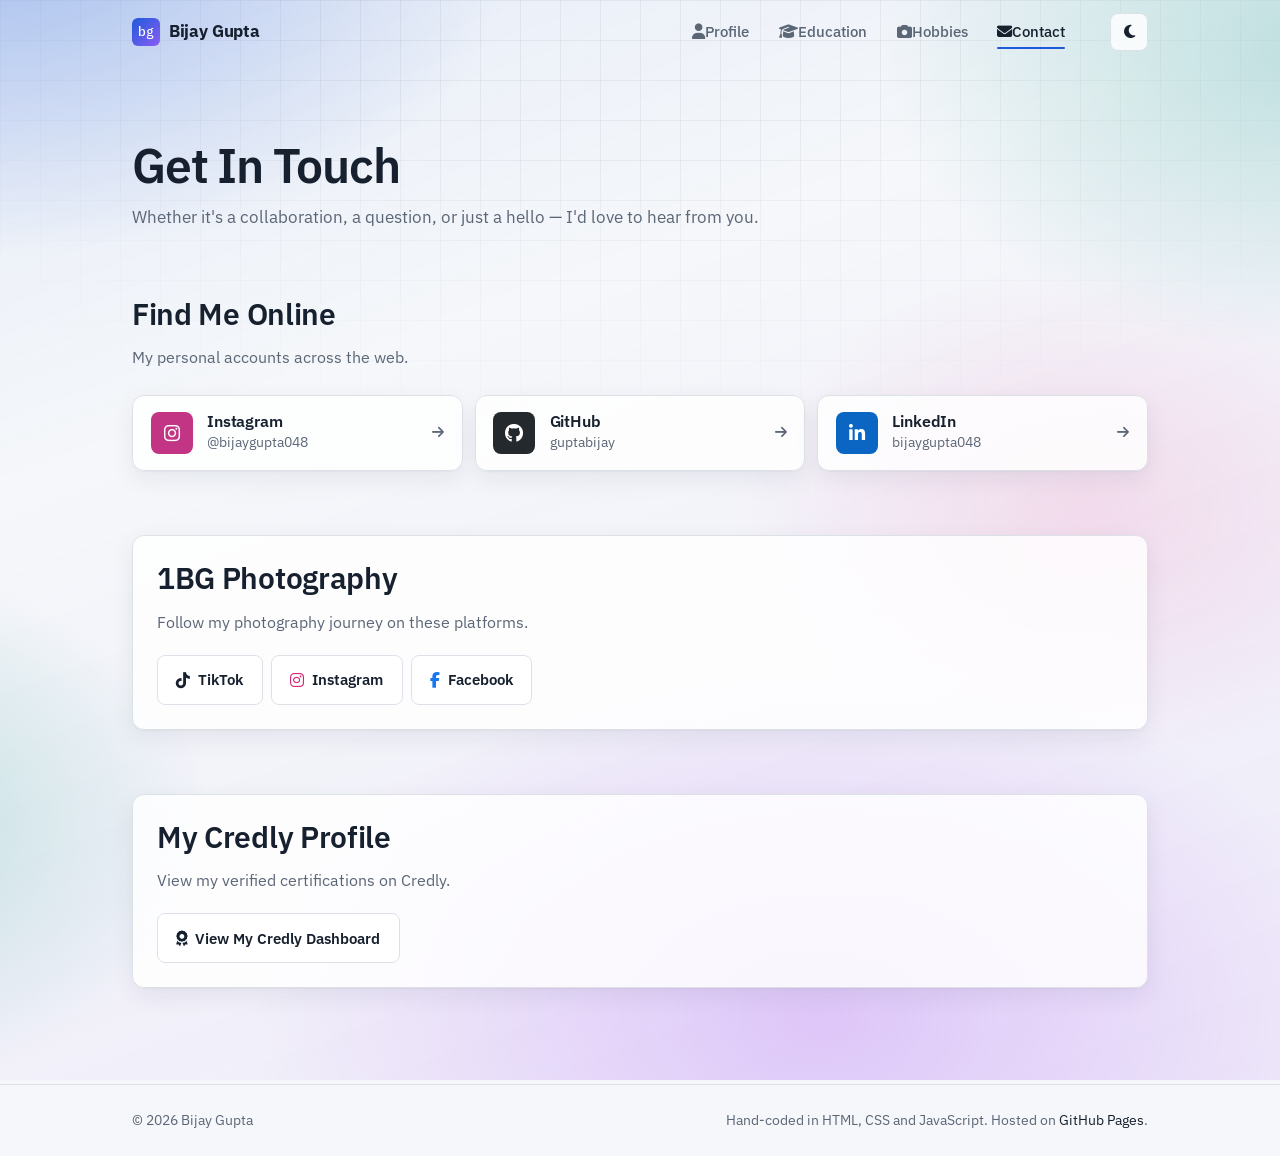
==== contact.html @ f0edb13b "Menu button updated with popup window and new styling for the menu button. Added a new section for h" ====
<!DOCTYPE html>
<html lang="en">
<head>
    <meta charset="UTF-8">
    <meta name="viewport" content="width=device-width, initial-scale=1.0">
    <title>Contact — Bijay Gupta</title>
    <link rel="stylesheet" href="style.css">
    <link rel="stylesheet" href="https://cdnjs.cloudflare.com/ajax/libs/font-awesome/6.4.0/css/all.min.css">
    <meta name="theme-color" content="#f5f7fa">
    <script>document.documentElement.classList.add('js');try{var t=localStorage.getItem('theme');if(t==='dark'||(!t&&matchMedia('(prefers-color-scheme: dark)').matches))document.documentElement.setAttribute('data-theme','dark')}catch(e){}</script>
</head>
<body>

    <header class="site-header">
        <div class="header-inner">
            <a href="index.html" class="logo"><span class="logo-mark">bg</span>Bijay Gupta</a>
            <nav class="nav-links" id="nav-links" aria-label="Main">
                <ul>
                    <li><a href="index.html"><i class="fas fa-user nav-ico"></i><span>Profile</span></a></li>
                    <li><a href="education.html"><i class="fas fa-graduation-cap nav-ico"></i><span>Education</span></a></li>
                    <li><a href="hobbies.html"><i class="fas fa-camera nav-ico"></i><span>Hobbies</span></a></li>
                    <li><a href="contact.html" class="active" aria-current="page"><i class="fas fa-envelope nav-ico"></i><span>Contact</span></a></li>
                </ul>
                <div class="nav-social">
                    <p class="nav-social-label">Find me on</p>
                    <div class="nav-social-row">
                        <a href="https://github.com/guptabijay" target="_blank" rel="noopener" class="nav-soc gh" aria-label="GitHub"><i class="fab fa-github"></i><span>GitHub</span></a>
                        <a href="https://www.linkedin.com/in/bijaygupta048/" target="_blank" rel="noopener" class="nav-soc li" aria-label="LinkedIn"><i class="fab fa-linkedin-in"></i><span>LinkedIn</span></a>
                        <a href="https://instagram.com/bijaygupta048/" target="_blank" rel="noopener" class="nav-soc ig" aria-label="Instagram"><i class="fab fa-instagram"></i><span>Instagram</span></a>
                    </div>
                </div>
            </nav>
            <div class="header-actions">
                <button id="theme-toggle" class="icon-btn" type="button" aria-label="Switch theme"><i class="fas fa-moon"></i></button>
                <button id="menu-btn" class="icon-btn menu-btn" type="button" aria-label="Menu" aria-controls="nav-links" aria-expanded="false"><i class="fas fa-bars"></i></button>
            </div>
        </div>
    </header>

    <main class="inner-page">

        <!-- Page Header -->
        <div class="page-header reveal">
            <h1>Get In Touch</h1>
            <p>Whether it's a collaboration, a question, or just a hello — I'd love to hear from you.</p>
        </div>

        <!-- Social Platforms -->
        <section class="contact-social reveal">
            <h2>Find Me Online</h2>
            <p style="margin-bottom:2.5rem;">My personal accounts across the web.</p>
            <div class="contact-cards-grid">
                <a href="https://instagram.com/bijaygupta048/" target="_blank" rel="noopener" class="contact-platform-card glass-panel">
                    <div class="platform-icon insta-bg">
                        <i class="fab fa-instagram"></i>
                    </div>
                    <div>
                        <h3>Instagram</h3>
                        <p>@bijaygupta048</p>
                    </div>
                    <i class="fas fa-arrow-right platform-arrow"></i>
                </a>
                <a href="https://github.com/guptabijay" target="_blank" rel="noopener" class="contact-platform-card glass-panel">
                    <div class="platform-icon github-bg">
                        <i class="fab fa-github"></i>
                    </div>
                    <div>
                        <h3>GitHub</h3>
                        <p>guptabijay</p>
                    </div>
                    <i class="fas fa-arrow-right platform-arrow"></i>
                </a>
                <a href="https://www.linkedin.com/in/bijaygupta048/" target="_blank" rel="noopener" class="contact-platform-card glass-panel">
                    <div class="platform-icon linkedin-bg">
                        <i class="fab fa-linkedin-in"></i>
                    </div>
                    <div>
                        <h3>LinkedIn</h3>
                        <p>bijaygupta048</p>
                    </div>
                    <i class="fas fa-arrow-right platform-arrow"></i>
                </a>
            </div>
        </section>

        <!-- Photography Brand Socials -->
        <section class="contact-photography reveal">
            <div class="glass-panel">
                <h2>1BG Photography</h2>
                <p style="margin-bottom:2rem;">Follow my photography journey on these platforms.</p>
                <div class="photo-social-row">
                    <a href="https://www.tiktok.com/@1bgphotography" target="_blank" rel="noopener" class="social-btn glass-btn tiktok">
                        <i class="fab fa-tiktok"></i> TikTok
                    </a>
                    <a href="https://www.instagram.com/1bgphotography/" target="_blank" rel="noopener" class="social-btn glass-btn insta">
                        <i class="fab fa-instagram"></i> Instagram
                    </a>
                    <a href="https://www.facebook.com/1bgphotography/" target="_blank" rel="noopener" class="social-btn glass-btn fb">
                        <i class="fab fa-facebook-f"></i> Facebook
                    </a>
                </div>
            </div>
        </section>

        <!-- Credentials -->
        <section class="contact-credentials reveal">
            <div class="glass-panel">
                <h2>My Credly Profile</h2>
                <p style="margin-bottom:2rem;">View my verified certifications on Credly.</p>
                <a href="https://www.credly.com/users/bijay-gupta.a5e52fb8" target="_blank" rel="noopener" class="credly-btn glass-btn">
                    <i class="fas fa-award"></i> View My Credly Dashboard
                </a>
            </div>
        </section>

    </main>

    <footer>
        <div class="footer-inner">
            <p>&copy; 2026 Bijay Gupta</p>
            <p>Hand-coded in HTML, CSS and JavaScript. Hosted on <a href="https://github.com/guptabijay/guptabijay.github.io" target="_blank" rel="noopener">GitHub Pages</a>.</p>
        </div>
    </footer>

    <script src="script.js"></script>
</body>
</html>
---- style.css ----
@import url("https://fonts.googleapis.com/css2?family=IBM+Plex+Mono:wght@400;500&family=IBM+Plex+Sans:wght@400;500;600;700&display=swap");

/* ─────────────────────────────────────────────
   Tokens
───────────────────────────────────────────── */
:root {
    --bg: #f5f7fa;
    --surface: #ffffff;
    --ink: #16202e;
    --muted: #5b6676;
    --line: #dce1e8;
    --accent: #1d5bd8;
    --accent-ink: #ffffff;
    --accent-soft: #e8effc;
    --signal: #138a5b;

    --term-bg: #0f1722;
    --term-line: #223042;
    --term-text: #d5dee9;
    --term-dim: #7d8a9c;
    --term-prompt: #4cc38a;
    --term-path: #7aa7ff;

    --r-sm: 6px;
    --r-md: 8px;
    --r-lg: 12px;
    --wrap: 1080px;
    --gutter: clamp(16px, 4vw, 32px);
    --header-h: 64px;

    --font: "IBM Plex Sans", system-ui, -apple-system, "Segoe UI", Roboto, sans-serif;
    --mono: "IBM Plex Mono", ui-monospace, "Cascadia Code", Consolas, monospace;
    color-scheme: light;
}

[data-theme="dark"] {
    --bg: #0e141b;
    --surface: #151d27;
    --ink: #e7ecf2;
    --muted: #95a1b2;
    --line: #253141;
    --accent: #7aa7ff;
    --accent-ink: #0e141b;
    --accent-soft: #1a2740;
    --signal: #4cc38a;
    --term-bg: #0a0f15;
    --term-line: #1e2a39;
    color-scheme: dark;
}

/* ─────────────────────────────────────────────
   Base
───────────────────────────────────────────── */
*, *::before, *::after { margin: 0; padding: 0; box-sizing: border-box; }
html { scroll-behavior: smooth; -webkit-text-size-adjust: 100%; }
body {
    font-family: var(--font);
    font-size: 1rem;
    line-height: 1.65;
    background: var(--bg);
    color: var(--ink);
    min-height: 100vh;
    overflow-x: hidden;
    transition: background-color .25s ease, color .25s ease;
}
img { max-width: 100%; display: block; }
a { color: inherit; text-decoration: none; }
p { color: var(--muted); max-width: 68ch; }
h1, h2, h3, h4 { color: var(--ink); line-height: 1.2; font-weight: 600; letter-spacing: -0.01em; }
strong { color: var(--ink); font-weight: 600; }
:focus-visible { outline: 2px solid var(--accent); outline-offset: 3px; border-radius: 4px; }
::selection { background: var(--accent); color: var(--accent-ink); }

/* Old decorative layers — no longer used */
.bg-shape, .float-badge { display: none !important; }

/* Headline accent words read as plain text now */
.highlight { color: inherit; font-weight: inherit; }

/* Small context label above a section */
.section-label {
    display: block;
    font-size: .875rem;
    font-weight: 500;
    color: var(--accent);
    margin-bottom: .4rem;
}

/* Scroll reveal is off — content is visible immediately */
.reveal, .reveal-delay-1, .reveal-delay-2, .reveal-delay-3 { opacity: 1; transform: none; }

/* ─────────────────────────────────────────────
   Header / navigation
───────────────────────────────────────────── */
.site-header {
    position: sticky; top: 0; z-index: 1000;
    background: color-mix(in srgb, var(--bg) 88%, transparent);
    backdrop-filter: saturate(140%) blur(10px);
    -webkit-backdrop-filter: saturate(140%) blur(10px);
    border-bottom: 1px solid var(--line);
}
.header-inner {
    max-width: var(--wrap);
    height: var(--header-h);
    margin: 0 auto;
    padding: 0 var(--gutter);
    display: flex; align-items: center; gap: 2rem;
}
.logo {
    font-weight: 700; font-size: 1.05rem; letter-spacing: -0.01em;
    display: inline-flex; align-items: center; gap: .55rem;
    margin-right: auto;
}
.logo-mark {
    width: 28px; height: 28px; border-radius: var(--r-sm);
    background: var(--ink); color: var(--bg);
    display: grid; place-items: center;
    font-family: var(--mono); font-size: .8rem; font-weight: 500;
}
.nav-links ul { display: flex; gap: .25rem; list-style: none; }
.nav-links a {
    display: block;
    padding: .45rem .8rem;
    border-radius: var(--r-sm);
    font-size: .95rem; font-weight: 500;
    color: var(--muted);
    transition: color .15s ease, background-color .15s ease;
}
.nav-links a:hover { color: var(--ink); background: var(--accent-soft); }
.nav-links a.active { color: var(--ink); background: var(--accent-soft); }
.header-actions { display: flex; align-items: center; gap: .5rem; }
.icon-btn {
    width: 38px; height: 38px;
    display: grid; place-items: center;
    border: 1px solid var(--line); border-radius: var(--r-md);
    background: var(--surface); color: var(--ink);
    font-size: .95rem; cursor: pointer;
    transition: border-color .15s ease;
}
.icon-btn:hover { border-color: var(--accent); }
.menu-btn { display: none; }

/* ─────────────────────────────────────────────
   Layout
───────────────────────────────────────────── */
main {
    max-width: var(--wrap);
    margin: 0 auto;
    padding: 0 var(--gutter) 4rem;
}
main > section, main > div.page-header { padding: 4rem 0 0; }
.inner-page { padding-top: 0; }

h2 { font-size: clamp(1.5rem, 3vw, 1.9rem); margin-bottom: .75rem; }
.section-title { font-size: clamp(1.5rem, 3vw, 1.9rem); margin-bottom: 2rem; }

/* Generic surface (was the glass panel) */
.glass-panel, .glass {
    background: var(--surface);
    border: 1px solid var(--line);
    border-radius: var(--r-lg);
    padding: 1.5rem;
}

/* Buttons */
.btn-primary, .btn-ghost, .glass-btn:not(.icon-btn) {
    display: inline-flex; align-items: center; gap: .5rem;
    padding: .7rem 1.15rem;
    border-radius: var(--r-md);
    font-size: .95rem; font-weight: 600;
    border: 1px solid var(--line);
    background: var(--surface); color: var(--ink);
    cursor: pointer;
    transition: background-color .15s ease, border-color .15s ease, color .15s ease;
}
.btn-primary { background: var(--accent); border-color: var(--accent); color: var(--accent-ink); }
.btn-primary:hover { background: color-mix(in srgb, var(--accent) 86%, var(--ink)); }
.btn-ghost:hover, .glass-btn:not(.icon-btn):hover { border-color: var(--accent); color: var(--accent); }

/* ─────────────────────────────────────────────
   Hero
───────────────────────────────────────────── */
.hero-section {
    display: grid;
    grid-template-columns: minmax(0, 1.25fr) minmax(0, .75fr);
    gap: clamp(2rem, 5vw, 4rem);
    align-items: center;
    padding: clamp(3rem, 7vw, 5.5rem) 0 1rem;
}
.hero-greeting {
    display: inline-flex; align-items: center; gap: .5rem;
    font-size: .9rem; font-weight: 500; color: var(--muted);
    margin-bottom: 1rem;
}
.status-dot {
    width: 8px; height: 8px; border-radius: 50%;
    background: var(--signal);
    box-shadow: 0 0 0 3px color-mix(in srgb, var(--signal) 22%, transparent);
}
.hero-name {
    font-size: clamp(2.5rem, 6vw, 3.9rem);
    font-weight: 700;
    letter-spacing: -0.03em;
    line-height: 1.05;
    margin-bottom: 1rem;
}
.hero-bio { font-size: 1.075rem; margin-bottom: 1.75rem; max-width: 52ch; }
.hero-actions { display: flex; flex-wrap: wrap; gap: .75rem; margin-bottom: 1.5rem; }
.hero-socials { display: flex; gap: .5rem; }
.social-pill {
    width: 40px; height: 40px;
    display: grid; place-items: center;
    border: 1px solid var(--line); border-radius: var(--r-md);
    background: var(--surface);
    color: var(--muted); font-size: 1.05rem;
    transition: color .15s ease, border-color .15s ease;
}
.social-pill:hover { color: var(--accent); border-color: var(--accent); }

.hero-right { position: relative; }
.profile-ring {
    position: relative;
    aspect-ratio: 4 / 5;
    border-radius: var(--r-lg);
    overflow: hidden;
    border: 1px solid var(--line);
    background: var(--surface);
}
.profile-img { width: 100%; height: 100%; object-fit: cover; }
.profile-caption {
    margin-top: .6rem;
    font-size: .85rem; color: var(--muted);
    display: flex; justify-content: space-between; gap: 1rem;
}

/* Terminal — the one stylised element on the site */
.terminal {
    grid-column: 1 / -1;
    background: var(--term-bg);
    border: 1px solid var(--term-line);
    border-radius: var(--r-lg);
    overflow: hidden;
    font-family: var(--mono);
    font-size: .9rem;
    color: var(--term-text);
}
.terminal-bar {
    display: flex; align-items: center; gap: .45rem;
    padding: .6rem .9rem;
    border-bottom: 1px solid var(--term-line);
    color: var(--term-dim); font-size: .8rem;
}
.terminal-bar span.dot { width: 10px; height: 10px; border-radius: 50%; background: #2b3a4d; }
.terminal-bar .title { margin-left: .5rem; }
.terminal-body { padding: 1rem 1.1rem 1.2rem; line-height: 1.75; overflow-x: auto; }
.terminal-body .ln { white-space: pre; }
.terminal-body .prompt { color: var(--term-prompt); }
.terminal-body .path { color: var(--term-path); }
.terminal-body .key { color: var(--term-dim); display: inline-block; min-width: 8ch; }
.terminal-body .out { color: var(--term-text); }
.cursor {
    display: inline-block; width: .6em; height: 1.1em;
    background: var(--term-text); vertical-align: -0.2em;
    animation: blink 1s steps(1) infinite;
}
@keyframes blink { 50% { opacity: 0; } }
.term-line { opacity: 0; }
.term-line.shown { opacity: 1; }

/* ─────────────────────────────────────────────
   What I do — three columns, no boxes
───────────────────────────────────────────── */
.what-i-do { text-align: left; }
.cards-row {
    display: grid;
    grid-template-columns: repeat(3, minmax(0, 1fr));
    border-top: 1px solid var(--line);
}
.focus-card.glass-panel {
    background: none; border: 0; border-radius: 0;
    padding: 1.5rem 1.5rem 0 0;
    display: flex; flex-direction: column; gap: .6rem;
}
.focus-card + .focus-card { padding-left: 1.5rem; border-left: 1px solid var(--line); }
.focus-icon {
    width: 40px; height: 40px;
    display: grid; place-items: center;
    border-radius: var(--r-md);
    background: var(--accent-soft); color: var(--accent);
    font-size: 1.05rem;
}
.focus-card h3 { font-size: 1.1rem; }
.focus-card p { font-size: .97rem; }

/* ─────────────────────────────────────────────
   About
───────────────────────────────────────────── */
.about-section {
    display: grid;
    grid-template-columns: minmax(0, 1.4fr) minmax(0, 1fr);
    gap: clamp(2rem, 5vw, 4rem);
    align-items: start;
}
.about-left.glass-panel { background: none; border: 0; padding: 0; }
.about-left p { margin-top: 0 !important; margin-bottom: 1rem; }
.about-right { display: flex; flex-direction: column; border-top: 1px solid var(--line); }
.value-card.glass-panel {
    background: none; border: 0; border-radius: 0;
    border-bottom: 1px solid var(--line);
    padding: 1.1rem 0;
    display: grid; grid-template-columns: 36px 1fr; column-gap: .9rem;
}
.value-card > i {
    grid-row: span 2;
    font-size: 1.05rem !important; margin: .2rem 0 0 !important;
    color: var(--accent) !important;
}
.value-card h4 { font-size: 1rem; margin-bottom: .15rem; }
.value-card p { font-size: .95rem; }

/* ─────────────────────────────────────────────
   Toolkit chips
───────────────────────────────────────────── */
.stack-section > .glass-panel { background: none; border: 0; padding: 0; }
.stack-section p { margin-bottom: 1.25rem !important; }
.stack-grid { display: flex; flex-wrap: wrap; gap: .5rem; }
.stack-item {
    display: inline-flex; align-items: center; gap: .5rem;
    padding: .45rem .8rem;
    border: 1px solid var(--line); border-radius: var(--r-sm);
    background: var(--surface);
    font-size: .92rem; font-weight: 500;
}
.stack-item i { color: var(--muted); font-size: .95rem; }

/* ─────────────────────────────────────────────
   Currently exploring
───────────────────────────────────────────── */
.learning-inner.glass-panel {
    background: none; border: 0; padding: 0;
    display: grid; grid-template-columns: minmax(0, 1fr) minmax(0, 1.3fr);
    gap: clamp(1.5rem, 4vw, 3rem); align-items: start;
}
.learning-items {
    display: grid; grid-template-columns: repeat(2, minmax(0, 1fr)); gap: .75rem;
}
.learning-pill.glass {
    display: flex; align-items: center; gap: .75rem;
    padding: .85rem 1rem; border-radius: var(--r-md);
    font-size: .95rem; font-weight: 500;
}
.learning-pill i { color: var(--accent) !important; width: 18px; text-align: center; }

/* ─────────────────────────────────────────────
   Call to action
───────────────────────────────────────────── */
.cta-inner.glass-panel {
    background: var(--accent-soft);
    border-color: transparent;
    padding: clamp(1.5rem, 4vw, 2.5rem);
    display: grid; grid-template-columns: minmax(0, 1fr) auto;
    align-items: center; column-gap: 2rem; row-gap: .3rem;
}
.cta-inner h2 { grid-column: 1; }
.cta-inner p { grid-column: 1; }
.cta-actions { grid-column: 2; grid-row: 1 / span 2; }
.cta-inner h2 { margin-bottom: .3rem; }
.cta-inner p { margin: 0; }
.cta-actions { display: flex; flex-wrap: wrap; gap: .75rem; }

/* ─────────────────────────────────────────────
   Inner page header
───────────────────────────────────────────── */
.page-header { text-align: left; padding-top: clamp(3rem, 6vw, 4.5rem) !important; }
.page-header h1 { font-size: clamp(2.1rem, 5vw, 3rem); letter-spacing: -0.025em; margin-bottom: .6rem; }
.page-header p { font-size: 1.05rem; }

/* ─────────────────────────────────────────────
   Education timeline (a real sequence)
───────────────────────────────────────────── */
.edu-timeline-section { position: relative; display: flex; flex-direction: column; gap: 2rem; }
.timeline-card.glass-panel {
    position: relative;
    background: none; border: 0; padding: 0 0 0 64px;
}
.timeline-card::before {
    content: ''; position: absolute; left: 19px; top: 44px; bottom: -2rem;
    width: 2px; background: var(--line);
}
.timeline-card:last-child::before { display: none; }
.timeline-icon {
    position: absolute; left: 0; top: 0;
    width: 40px; height: 40px; border-radius: var(--r-md);
    display: grid; place-items: center;
    background: var(--surface); border: 1px solid var(--line);
    color: var(--accent); font-size: 1rem;
}
.timeline-year { font-size: .875rem; color: var(--muted); font-weight: 500; display: block; margin-bottom: .2rem; }
.timeline-body h3 { font-size: 1.25rem; margin-bottom: .15rem; }
.timeline-course { color: var(--accent) !important; font-weight: 500; margin-bottom: .6rem; }
.timeline-tags { display: flex; flex-wrap: wrap; gap: .4rem; margin-top: .9rem; }
.tag {
    padding: .2rem .6rem; border-radius: var(--r-sm);
    border: 1px solid var(--line); background: var(--surface);
    font-size: .82rem; font-weight: 500; color: var(--muted);
}

/* Certifications */
.cert-cards-row { display: grid; grid-template-columns: repeat(2, minmax(0, 1fr)); gap: .75rem; }
.cert-badge.glass-panel {
    display: flex; align-items: center; gap: 1rem;
    padding: 1rem 1.1rem;
    transition: border-color .15s ease;
}
.cert-badge:hover { border-color: var(--accent); }
.cert-badge-icon {
    width: 44px; height: 44px; flex-shrink: 0;
    border-radius: var(--r-md);
    display: grid; place-items: center;
    background: var(--accent-soft); color: var(--accent); font-size: 1.1rem;
}
.cert-badge-info { flex: 1; min-width: 0; }
.cert-badge-info h3 { font-size: 1rem; margin-bottom: .1rem; }
.cert-badge-info p { font-size: .88rem; }
.cert-ext { color: var(--muted); font-size: .85rem; }

/* Skills */
.skills-page-section > .glass-panel { background: none; border: 0; padding: 0; }
.skills-grid {
    display: grid; grid-template-columns: repeat(2, minmax(0, 1fr));
    gap: 1.25rem 3rem; margin-top: 1.5rem;
}
.skill-row { display: flex; flex-direction: column; gap: .45rem; }
.skill-label { display: flex; align-items: center; gap: .55rem; font-weight: 500; font-size: .95rem; }
.skill-label i { color: var(--muted); width: 18px; text-align: center; }
.skill-bar-wrap { height: 6px; border-radius: 3px; background: var(--line); overflow: hidden; }
.skill-bar { height: 100%; width: 0; background: var(--accent); border-radius: 3px; transition: width .9s cubic-bezier(.2,.7,.2,1); }
.skill-bar.animated { width: var(--width); }

/* ─────────────────────────────────────────────
   Hobbies
───────────────────────────────────────────── */
.brand-card.glass-panel { padding: clamp(1.25rem, 3vw, 2rem); }
.brand-left { display: flex; align-items: flex-start; gap: 1.25rem; }
.brand-logo-circle {
    width: 52px; height: 52px; flex-shrink: 0; border-radius: var(--r-md);
    display: grid; place-items: center;
    background: var(--ink); color: var(--bg); font-size: 1.3rem;
}
.brand-left h2 { margin-bottom: .3rem; }
.brand-tagline { margin-bottom: 1.25rem; }
.brand-socials, .photo-social-row { display: flex; flex-wrap: wrap; gap: .5rem; }

.gallery-section > p { margin-bottom: 1.5rem !important; }
.photo-slider {
    display: grid;
    grid-template-columns: repeat(4, minmax(0, 1fr));
    gap: .75rem;
}
.photo-card.glass {
    padding: 0; border: 0; border-radius: var(--r-md);
    overflow: hidden; aspect-ratio: 4 / 5;
    background: var(--line);
}
.photo-card img {
    width: 100%; height: 100%; object-fit: cover; cursor: zoom-in;
    transition: transform .4s ease, opacity .2s ease;
}
.photo-card:hover img { transform: scale(1.03); }

.hobby-cards { display: grid; grid-template-columns: repeat(3, minmax(0, 1fr)); gap: .75rem; }
.hobby-card.glass-panel { display: flex; flex-direction: column; gap: .5rem; }
.hobby-card > i { font-size: 1.15rem !important; color: var(--accent) !important; margin-bottom: .3rem; }
.hobby-card h3 { font-size: 1.05rem; }
.hobby-card p { font-size: .95rem; }

/* ─────────────────────────────────────────────
   Contact
───────────────────────────────────────────── */
.contact-cards-grid { display: grid; grid-template-columns: repeat(3, minmax(0, 1fr)); gap: .75rem; }
.contact-platform-card.glass-panel {
    display: flex; align-items: center; gap: .9rem;
    padding: 1rem 1.1rem;
    transition: border-color .15s ease;
}
.contact-platform-card:hover { border-color: var(--accent); }
.contact-platform-card h3 { font-size: 1rem; }
.contact-platform-card p { font-size: .88rem; }
.platform-icon {
    width: 42px; height: 42px; flex-shrink: 0; border-radius: var(--r-md);
    display: grid; place-items: center; color: #fff; font-size: 1.15rem;
}
.insta-bg { background: #c13584; }
.github-bg { background: #24292e; }
.linkedin-bg { background: #0a66c2; }
[data-theme="dark"] .github-bg { background: #3a4452; }
.platform-arrow { margin-left: auto; color: var(--muted); font-size: .85rem; }
.contact-social > p { margin-bottom: 1.5rem !important; }
.contact-photography p, .contact-credentials p { margin-bottom: 1.25rem !important; }

/* ─────────────────────────────────────────────
   Lightbox
───────────────────────────────────────────── */
.lightbox {
    position: fixed; inset: 0; z-index: 2000;
    background: rgba(8, 12, 18, .92);
    display: flex; align-items: center; justify-content: center;
    opacity: 0; pointer-events: none;
    transition: opacity .2s ease;
    padding: 1rem;
}
.lightbox.active { opacity: 1; pointer-events: auto; }
.lightbox img { max-width: min(92vw, 1100px); max-height: 82vh; border-radius: var(--r-md); object-fit: contain; }
.lightbox-close {
    position: absolute; top: 12px; right: 16px;
    color: #fff; font-size: 2.2rem; line-height: 1; cursor: pointer;
    padding: .25rem .5rem; user-select: none;
}
.lightbox-nav {
    position: absolute; top: 50%; transform: translateY(-50%);
    width: 44px; height: 44px; border-radius: var(--r-md);
    border: 1px solid rgba(255,255,255,.2); background: rgba(255,255,255,.08);
    color: #fff; cursor: pointer; display: grid; place-items: center;
}
.lightbox-nav:hover { background: rgba(255,255,255,.18); }
.lightbox-prev { left: 12px; }
.lightbox-next { right: 12px; }

/* ─────────────────────────────────────────────
   Footer
───────────────────────────────────────────── */
footer { border-top: 1px solid var(--line); margin-top: 2rem; }
.footer-inner {
    max-width: var(--wrap); margin: 0 auto;
    padding: 1.5rem var(--gutter);
    display: flex; flex-wrap: wrap; justify-content: space-between; gap: .75rem;
    font-size: .875rem; color: var(--muted);
}
.footer-inner p { font-size: inherit; }
.footer-inner a { color: var(--ink); }
.footer-inner a:hover { color: var(--accent); }

/* ─────────────────────────────────────────────
   Responsive
───────────────────────────────────────────── */
@media (max-width: 900px) {
    .hero-section { grid-template-columns: minmax(0, 1fr) 220px; }
    .about-section, .learning-inner.glass-panel { grid-template-columns: 1fr; }
    .cards-row { grid-template-columns: 1fr; }
    .focus-card.glass-panel, .focus-card + .focus-card {
        padding: 1.25rem 0; border-left: 0; border-bottom: 1px solid var(--line);
    }
    .photo-slider { grid-template-columns: repeat(3, minmax(0, 1fr)); }
    .hobby-cards, .contact-cards-grid { grid-template-columns: 1fr 1fr; }
}

@media (max-width: 720px) {
    .menu-btn { display: grid; }
    .nav-links {
        position: absolute; top: var(--header-h); left: 0; right: 0;
        background: var(--bg);
        border-bottom: 1px solid var(--line);
        padding: .5rem var(--gutter) 1rem;
        display: none;
    }
    .site-header.open .nav-links { display: block; }
    .nav-links ul { flex-direction: column; gap: .15rem; }
    .nav-links a { padding: .75rem .8rem; font-size: 1rem; }

    main > section, main > div.page-header { padding-top: 3rem; }
    .hero-section { grid-template-columns: 1fr; padding-top: 2rem; }
    .hero-right { order: -1; display: flex; align-items: center; gap: 1rem; }
    .profile-ring { width: 88px; aspect-ratio: 1; border-radius: var(--r-lg); flex-shrink: 0; }
    .profile-caption { margin: 0; flex-direction: column; gap: 0; }
    .terminal { font-size: .8rem; }
    .learning-items, .cert-cards-row, .skills-grid, .hobby-cards, .contact-cards-grid { grid-template-columns: 1fr; }
    .photo-slider { grid-template-columns: repeat(2, minmax(0, 1fr)); gap: .5rem; }
    .cta-inner.glass-panel { grid-template-columns: 1fr; }
    .cta-actions { grid-column: 1; grid-row: auto; margin-top: 1rem; }
    .terminal-body .ln { white-space: pre-wrap; }
    .terminal-body .key { display: block; min-width: 0; }
    .brand-left { flex-direction: column; }
}

@media (max-width: 380px) {
    .hero-actions a { flex: 1 1 100%; justify-content: center; }
}

@media (prefers-reduced-motion: reduce) {
    *, *::before, *::after { animation: none !important; transition: none !important; }
    .term-line { opacity: 1; }
}

/* ═════════════════════════════════════════════
   Layer 2 — gradient background, motion, hover
═════════════════════════════════════════════ */
:root {
    --surface: rgba(255, 255, 255, 0.82);
    --surface-solid: #ffffff;
    --shadow: 0 1px 2px rgba(16, 32, 56, .04), 0 8px 24px rgba(16, 32, 56, .07);
    --shadow-lift: 0 2px 4px rgba(16, 32, 56, .05), 0 18px 40px rgba(29, 91, 216, .14);
    --glow-1: rgba(29, 91, 216, .30);
    --glow-2: rgba(13, 148, 136, .24);
    --glow-3: rgba(168, 85, 247, .26);
    --glow-4: rgba(236, 72, 153, .14);
    --grid-line: rgba(22, 32, 46, .05);
    --ease: cubic-bezier(.2, .8, .2, 1);
}
[data-theme="dark"] {
    --surface: rgba(21, 29, 39, 0.78);
    --surface-solid: #151d27;
    --shadow: 0 1px 2px rgba(0,0,0,.3), 0 8px 24px rgba(0,0,0,.25);
    --shadow-lift: 0 2px 4px rgba(0,0,0,.3), 0 18px 44px rgba(122, 167, 255, .16);
    --glow-1: rgba(59, 130, 246, .34);
    --glow-2: rgba(20, 184, 166, .22);
    --glow-3: rgba(139, 92, 246, .30);
    --glow-4: rgba(236, 72, 153, .14);
    --grid-line: rgba(231, 236, 242, .04);
}

/* Gradient mesh + faint network grid behind everything */
body { background: var(--bg); isolation: isolate; }
body::before, body::after {
    content: ''; position: fixed; inset: 0; z-index: -1; pointer-events: none;
}
body::before {
    inset: -20%;
    background:
        radial-gradient(40% 35% at 15% 10%, var(--glow-1), transparent 70%),
        radial-gradient(35% 35% at 88% 18%, var(--glow-2), transparent 70%),
        radial-gradient(45% 40% at 60% 95%, var(--glow-3), transparent 70%),
        radial-gradient(30% 30% at 5% 80%, var(--glow-2), transparent 70%),
        radial-gradient(28% 28% at 75% 55%, var(--glow-4), transparent 70%),
        linear-gradient(160deg, color-mix(in srgb, var(--glow-1) 35%, transparent), transparent 40%, color-mix(in srgb, var(--glow-3) 30%, transparent));
    animation: meshDrift 26s ease-in-out infinite alternate;
}
body::after {
    background-image:
        linear-gradient(var(--grid-line) 1px, transparent 1px),
        linear-gradient(90deg, var(--grid-line) 1px, transparent 1px);
    background-size: 40px 40px;
    -webkit-mask-image: radial-gradient(ellipse 80% 60% at 50% 0%, #000 30%, transparent 85%);
            mask-image: radial-gradient(ellipse 80% 60% at 50% 0%, #000 30%, transparent 85%);
}
@keyframes meshDrift {
    0%   { transform: translate3d(0, 0, 0) rotate(0deg); }
    50%  { transform: translate3d(3%, -2%, 0) rotate(4deg); }
    100% { transform: translate3d(-3%, 3%, 0) rotate(-3deg); }
}

/* Header: transparent at top, solid once you scroll */
.site-header {
    background: transparent; border-bottom-color: transparent;
    backdrop-filter: none; -webkit-backdrop-filter: none;
    transition: background-color .3s ease, border-color .3s ease, box-shadow .3s ease;
}
.site-header.scrolled, .site-header.open {
    background: color-mix(in srgb, var(--bg) 80%, transparent);
    backdrop-filter: saturate(160%) blur(14px); -webkit-backdrop-filter: saturate(160%) blur(14px);
    border-bottom-color: var(--line);
    box-shadow: 0 6px 24px rgba(16, 32, 56, .06);
}
.logo-mark {
    background: linear-gradient(135deg, var(--accent), #8b5cf6);
    color: #fff;
    transition: transform .4s var(--ease);
}
.logo:hover .logo-mark { transform: rotate(-8deg) scale(1.08); }

/* Nav: sliding underline */
.nav-links a { position: relative; }
.nav-links a::after {
    content: ''; position: absolute; left: .8rem; right: .8rem; bottom: .2rem;
    height: 2px; border-radius: 2px; background: var(--accent);
    transform: scaleX(0); transform-origin: left;
    transition: transform .3s var(--ease);
}
.nav-links a:hover, .nav-links a.active { background: transparent; }
.nav-links a:hover::after, .nav-links a.active::after { transform: scaleX(1); }
.icon-btn { transition: border-color .2s ease, transform .2s var(--ease), background-color .2s ease; }
.icon-btn:hover { transform: translateY(-2px); }
#theme-toggle i { transition: transform .5s var(--ease); }
#theme-toggle:hover i { transform: rotate(25deg); }

/* Surfaces float slightly over the gradient */
.glass-panel, .glass { box-shadow: var(--shadow); }
.focus-card.glass-panel, .value-card.glass-panel, .about-left.glass-panel,
.stack-section > .glass-panel, .learning-inner.glass-panel, .timeline-card.glass-panel,
.skills-page-section > .glass-panel { box-shadow: none; }

/* Buttons */
.btn-primary, .btn-ghost, .glass-btn:not(.icon-btn), .social-btn {
    transition: transform .25s var(--ease), box-shadow .25s ease, background-color .2s ease, border-color .2s ease, color .2s ease;
}
.btn-primary {
    background: linear-gradient(135deg, var(--accent), color-mix(in srgb, var(--accent) 60%, #8b5cf6));
    border-color: transparent;
    box-shadow: 0 6px 18px color-mix(in srgb, var(--accent) 35%, transparent);
}
.btn-primary:hover { transform: translateY(-2px); box-shadow: 0 10px 26px color-mix(in srgb, var(--accent) 45%, transparent); background: linear-gradient(135deg, var(--accent), #8b5cf6); }
.btn-primary:active, .btn-ghost:active { transform: translateY(0); }
.btn-ghost:hover, .glass-btn:not(.icon-btn):hover { transform: translateY(-2px); box-shadow: var(--shadow); }

/* Social squares fill with the platform colour */
.social-pill { transition: transform .25s var(--ease), background-color .2s ease, color .2s ease, border-color .2s ease; }
.social-pill:hover { transform: translateY(-3px); color: #fff; }
.social-pill[aria-label="GitHub"]:hover { background: #24292e; border-color: #24292e; }
.social-pill[aria-label="LinkedIn"]:hover { background: #0a66c2; border-color: #0a66c2; }
.social-pill[aria-label="Instagram"]:hover { background: #d62976; border-color: #d62976; }

/* Hero photo: gradient frame + gentle lift */
.profile-ring {
    border: 0; padding: 3px;
    background: linear-gradient(135deg, var(--accent), #8b5cf6 55%, #14b8a6);
    box-shadow: var(--shadow);
    transition: transform .5s var(--ease), box-shadow .5s ease;
}
.profile-img { border-radius: calc(var(--r-lg) - 3px); transition: transform .6s var(--ease); }
.hero-right:hover .profile-ring { transform: translateY(-4px) rotate(-1deg); box-shadow: var(--shadow-lift); }
.terminal { box-shadow: 0 20px 50px rgba(10, 20, 35, .25); }

/* Focus columns: accent bar grows on hover */
.focus-card { position: relative; transition: transform .3s var(--ease); }
.focus-card::before {
    content: ''; position: absolute; top: -1px; left: 0; width: 100%; height: 2px;
    background: linear-gradient(90deg, var(--accent), #8b5cf6);
    transform: scaleX(0); transform-origin: left; transition: transform .45s var(--ease);
}
.focus-card + .focus-card::before { left: 1.5rem; width: calc(100% - 1.5rem); }
.focus-card:hover::before { transform: scaleX(1); }
.focus-card:hover { transform: translateY(-3px); }
.focus-icon, .cert-badge-icon, .timeline-icon, .brand-logo-circle {
    transition: background-color .25s ease, color .25s ease, transform .35s var(--ease), border-color .25s ease;
}
.focus-card:hover .focus-icon,
.cert-badge:hover .cert-badge-icon,
.timeline-card:hover .timeline-icon { background: var(--accent); color: var(--accent-ink); border-color: var(--accent); transform: rotate(-6deg) scale(1.06); }

/* Value rows slide in a touch */
.value-card { transition: padding-left .3s var(--ease); }
.value-card:hover { padding-left: .5rem; }
.value-card > i { transition: transform .3s var(--ease); }
.value-card:hover > i { transform: scale(1.15); }

/* Lifting cards */
.stack-item, .learning-pill, .cert-badge, .contact-platform-card, .hobby-card, .brand-card, .tag {
    transition: transform .25s var(--ease), box-shadow .25s ease, border-color .2s ease, background-color .2s ease, color .2s ease;
}
.stack-item:hover, .tag:hover { transform: translateY(-2px); border-color: var(--accent); color: var(--accent); }
.stack-item:hover i { color: var(--accent); }
.learning-pill:hover, .cert-badge:hover, .contact-platform-card:hover, .hobby-card:hover {
    transform: translateY(-4px); box-shadow: var(--shadow-lift); border-color: color-mix(in srgb, var(--accent) 45%, var(--line));
}
.contact-platform-card:hover .platform-arrow { transform: translateX(4px); color: var(--accent); }
.platform-arrow, .cert-ext { transition: transform .25s var(--ease), color .2s ease; }
.cert-badge:hover .cert-ext { transform: translate(2px, -2px); color: var(--accent); }
.hobby-card > i { transition: transform .35s var(--ease); }
.hobby-card:hover > i { transform: translateY(-3px) scale(1.12); }

/* Timeline dot pulses on the current item */
.timeline-card:first-child .timeline-icon::after {
    content: ''; position: absolute; inset: -5px; border-radius: 12px;
    border: 2px solid var(--accent); opacity: 0;
    animation: ping 2.4s ease-out infinite;
}
@keyframes ping { 0% { opacity: .6; transform: scale(.9); } 100% { opacity: 0; transform: scale(1.25); } }
.skill-bar { background: linear-gradient(90deg, var(--accent), #8b5cf6); }

/* CTA band gets the gradient too */
.cta-inner.glass-panel {
    background:
        radial-gradient(60% 120% at 100% 0%, color-mix(in srgb, #8b5cf6 22%, transparent), transparent 70%),
        radial-gradient(60% 120% at 0% 100%, color-mix(in srgb, #14b8a6 18%, transparent), transparent 70%),
        var(--accent-soft);
    border: 1px solid color-mix(in srgb, var(--accent) 20%, transparent);
}

/* ── Photography brand card ── */
.brand-card.glass-panel { display: flex; flex-direction: column; gap: 1rem; position: relative; overflow: hidden; }
.brand-card::after {
    content: ''; position: absolute; right: -80px; top: -80px; width: 260px; height: 260px; border-radius: 50%;
    background: radial-gradient(circle, color-mix(in srgb, #d62976 22%, transparent), transparent 70%);
    pointer-events: none;
}
.brand-head { display: flex; align-items: center; gap: 1rem; }
.brand-logo-circle {
    width: 56px; height: 56px; border-radius: 14px;
    background: linear-gradient(135deg, #feda75, #fa7e1e 25%, #d62976 55%, #962fbf 80%, #4f5bd5);
    color: #fff; font-size: 1.4rem;
}
.brand-card:hover .brand-logo-circle { transform: rotate(-6deg) scale(1.05); }
.brand-id h2 { margin: 0; font-size: clamp(1.35rem, 3vw, 1.7rem); }
.brand-handle { font-size: .92rem; color: var(--accent); font-weight: 500; }
.brand-handle:hover { text-decoration: underline; }
.brand-card .brand-tagline { margin: 0; }
.brand-shoots { display: flex; flex-wrap: wrap; gap: .4rem; }
.brand-shoots .tag { display: inline-flex; align-items: center; gap: .4rem; }
.brand-shoots .tag i { font-size: .78rem; }
.brand-socials { gap: .5rem; padding-top: .25rem; }
.social-btn {
    display: inline-flex; align-items: center; gap: .55rem;
    padding: .6rem 1rem; border-radius: var(--r-md);
    border: 1px solid var(--line); background: var(--surface-solid);
    font-weight: 600; font-size: .92rem; color: var(--ink);
}
.social-btn i { font-size: 1rem; transition: color .2s ease; }
.social-btn.insta i { color: #d62976; }
.social-btn.tiktok i { color: var(--ink); }
.social-btn.fb i { color: #1877f2; }
.social-btn.gallery-jump i { color: var(--accent); }
.social-btn:hover { transform: translateY(-2px); color: #fff; box-shadow: var(--shadow); }
.social-btn:hover i { color: #fff; }
.social-btn.insta:hover { background: linear-gradient(45deg, #fa7e1e, #d62976 50%, #962fbf); border-color: #d62976; }
.social-btn.tiktok:hover { background: #111; border-color: #111; box-shadow: -3px 3px 0 #25f4ee, 3px -3px 0 #fe2c55; }
.social-btn.fb:hover { background: #1877f2; border-color: #1877f2; }
.social-btn.gallery-jump:hover { background: var(--accent); border-color: var(--accent); color: var(--accent-ink); }
.social-btn.gallery-jump:hover i { color: var(--accent-ink); }

/* ── Gallery: horizontal slider ── */
.gallery-head { display: flex; flex-wrap: wrap; align-items: flex-end; justify-content: space-between; gap: 1rem; margin-bottom: 1.25rem; }
.gallery-head h2 { margin-bottom: .25rem; }
.gallery-head p { margin: 0 !important; }
.slider-controls { display: flex; gap: .5rem; }
.slider-btn {
    width: 44px; height: 44px; border-radius: 50%;
    display: grid; place-items: center;
    border: 1px solid var(--line); background: var(--surface-solid); color: var(--ink);
    cursor: pointer; box-shadow: var(--shadow);
    transition: transform .25s var(--ease), background-color .2s ease, color .2s ease, border-color .2s ease;
}
.slider-btn:hover { background: var(--accent); color: var(--accent-ink); border-color: var(--accent); transform: translateY(-2px); }
.slider-btn:active { transform: scale(.94); }

.slider { position: relative; margin: 0 calc(var(--gutter) * -1); }
.gallery-section .photo-slider {
    display: flex; gap: 1rem;
    overflow-x: auto; overscroll-behavior-x: contain;
    scroll-snap-type: x mandatory;
    scroll-padding-inline: var(--gutter);
    padding: .75rem var(--gutter) 1.5rem;
    scrollbar-width: none;
    cursor: grab;
    -webkit-mask-image: linear-gradient(90deg, transparent, #000 var(--gutter), #000 calc(100% - var(--gutter)), transparent);
            mask-image: linear-gradient(90deg, transparent, #000 var(--gutter), #000 calc(100% - var(--gutter)), transparent);
}
.gallery-section .photo-slider::-webkit-scrollbar { display: none; }
.gallery-section .photo-slider.dragging { cursor: grabbing; scroll-snap-type: none; scroll-behavior: auto; }
.gallery-section .photo-slider.dragging .photo-card { pointer-events: none; }
.gallery-section .photo-slider:focus-visible { outline-offset: -2px; }

.gallery-section .photo-card {
    flex: 0 0 auto;
    height: clamp(300px, 56vh, 480px);
    margin: 0;
    scroll-snap-align: start;
    border-radius: var(--r-lg);
    overflow: hidden;
    background: var(--line);
    box-shadow: var(--shadow);
    cursor: zoom-in;
    transition: transform .4s var(--ease), box-shadow .4s ease;
}
.gallery-section .photo-card img {
    height: 100%; width: auto; max-width: none;
    object-fit: cover; user-select: none; -webkit-user-drag: none;
    transition: transform .8s var(--ease), filter .4s ease;
}
.gallery-section .photo-card:hover { transform: translateY(-6px); box-shadow: var(--shadow-lift); }
.gallery-section .photo-card:hover img { transform: scale(1.05); filter: saturate(1.12) brightness(1.04); }

.slide-info {
    display: grid; grid-template-columns: auto 1fr auto; align-items: center; gap: 1.25rem;
    margin-top: .25rem; padding: 1rem 1.25rem;
    background: var(--surface); border: 1px solid var(--line); border-radius: var(--r-lg);
    box-shadow: var(--shadow);
}
.slide-count {
    font-family: var(--mono); font-size: .9rem; color: var(--accent);
    padding: .35rem .6rem; border-radius: var(--r-sm); background: var(--accent-soft);
    font-variant-numeric: tabular-nums;
}
.slide-text h3 { font-size: 1.05rem; margin-bottom: .1rem; }
.slide-text p { font-size: .93rem; margin: 0; }
.slide-text.swap { animation: infoIn .45s var(--ease); }
@keyframes infoIn { from { opacity: 0; transform: translateY(6px); } to { opacity: 1; transform: none; } }
.gallery-section .photo-card { transition: transform .4s var(--ease), box-shadow .4s ease, filter .4s ease, outline-color .3s ease; outline: 3px solid transparent; outline-offset: -3px; }
.gallery-section .photo-card:not(.is-active) { filter: brightness(.82) saturate(.9); cursor: pointer; }
.gallery-section .photo-card.is-active { outline-color: color-mix(in srgb, var(--accent) 70%, transparent); }
.gallery-section .photo-card:not(.is-active):hover { filter: none; }
.slider-dots { display: flex; justify-content: center; gap: .4rem; }
.slider-dot {
    width: 8px; height: 8px; padding: 0; border: 0; border-radius: 999px;
    background: var(--line); cursor: pointer;
    transition: width .35s var(--ease), background-color .25s ease;
}
.slider-dot.active { width: 26px; background: var(--accent); }

/* Lightbox */
.lightbox { flex-direction: column; gap: .9rem; backdrop-filter: blur(6px); -webkit-backdrop-filter: blur(6px); }
.lightbox img { transform: scale(.96); transition: transform .35s var(--ease), opacity .25s ease; }
.lightbox.active img { transform: none; }
.lightbox img.switching { opacity: 0; transform: scale(.97); }
.lightbox-close { background: none; border: 0; transition: transform .25s var(--ease); }
.lightbox-close:hover { transform: rotate(90deg); }
.lightbox-meta { text-align: center;
    display: flex; gap: 1rem; align-items: center;
    color: rgba(255,255,255,.85); font-size: .92rem;
}
#lightbox-count { color: rgba(255,255,255,.5); font-variant-numeric: tabular-nums; }
.lightbox-nav { transition: background-color .2s ease, transform .2s var(--ease); }
.lightbox-prev:hover { transform: translateY(-50%) translateX(-3px); }
.lightbox-next:hover { transform: translateY(-50%) translateX(3px); }

/* ── Entrance & scroll reveal (only when JS is running) ── */
.js .hero-left > *, .js .hero-right, .js .terminal { animation: rise .8s var(--ease) both; }
.js .hero-left > *:nth-child(2) { animation-delay: .08s; }
.js .hero-left > *:nth-child(3) { animation-delay: .16s; }
.js .hero-left > *:nth-child(4) { animation-delay: .24s; }
.js .hero-left > *:nth-child(5) { animation-delay: .32s; }
.js .hero-right { animation-delay: .15s; }
.js .terminal { animation-delay: .4s; }
@keyframes rise { from { opacity: 0; transform: translateY(22px); } to { opacity: 1; transform: none; } }

.js .reveal { opacity: 0; transform: translateY(28px); transition: opacity .7s ease, transform .8s var(--ease); }
.js .reveal.is-in { opacity: 1; transform: none; }
.js .stagger-item { opacity: 0; transform: translateY(18px); }
.js .is-in .stagger-item, .js .stagger-item.is-in {
    opacity: 1; transform: none;
    transition: opacity .55s ease var(--delay, 0s), transform .65s var(--ease) var(--delay, 0s), box-shadow .25s ease, border-color .2s ease, background-color .2s ease, color .2s ease, padding-left .3s var(--ease);
}
/* hover transforms still win after the reveal */
.js .is-in .stack-item.stagger-item:hover, .js .is-in .tag.stagger-item:hover { transform: translateY(-2px); }
.js .is-in .learning-pill.stagger-item:hover, .js .is-in .cert-badge.stagger-item:hover,
.js .is-in .contact-platform-card.stagger-item:hover, .js .is-in .hobby-card.stagger-item:hover { transform: translateY(-4px); }
.js .is-in .focus-card.stagger-item:hover { transform: translateY(-3px); }
.js .is-in .photo-card.stagger-item:hover { transform: translateY(-4px); }
.js .is-in .stagger-item:hover { transition-delay: 0s; }

@media (max-width: 720px) {
    .gallery-section .photo-slider { gap: .65rem; }
    .gallery-section .photo-card { height: clamp(260px, 62vh, 420px); border-radius: var(--r-md); }
    .slider-controls { display: none; }
    .slide-info { grid-template-columns: auto 1fr; gap: .4rem .9rem; padding: .9rem 1rem; }
    .slide-info .slider-dots { grid-column: 1 / -1; justify-content: flex-start; padding-top: .4rem; }
    .focus-card + .focus-card::before { left: 0; width: 100%; }
    body::after { background-size: 28px 28px; }
}

@media (prefers-reduced-motion: reduce) {
    .js .reveal, .js .stagger-item { opacity: 1 !important; transform: none !important; }
    body::before { animation: none; }
}

/* ═════════════════════════════════════════════
   Floating mobile menu
═════════════════════════════════════════════ */
.nav-ico, .nav-social { display: none; }

/* Hamburger morphs into an X */
.menu-btn i { transition: transform .35s var(--ease); }
.site-header.open .menu-btn { background: var(--accent); color: var(--accent-ink); border-color: var(--accent); }
.site-header.open .menu-btn i { transform: rotate(90deg); }
.site-header.open .menu-btn i::before { content: "\f00d"; }

.nav-scrim {
    position: fixed; inset: 0; z-index: 999;
    background: rgba(8, 14, 24, .28);
    backdrop-filter: blur(3px); -webkit-backdrop-filter: blur(3px);
    opacity: 0; pointer-events: none;
    transition: opacity .3s ease;
}
.nav-scrim.show { opacity: 1; pointer-events: auto; }

@media (max-width: 720px) {
    .site-header.open { box-shadow: none; }
    .nav-links {
        display: block;
        position: absolute; top: calc(100% + 10px); right: var(--gutter); left: auto;
        width: min(270px, calc(100vw - 2 * var(--gutter)));
        padding: .5rem;
        background: var(--surface-solid);
        border: 1px solid var(--line);
        border-radius: 18px;
        box-shadow: 0 2px 6px rgba(10, 20, 35, .08), 0 24px 60px rgba(10, 20, 35, .22);
        transform-origin: top right;
        opacity: 0; visibility: hidden; pointer-events: none;
        transform: translateY(-10px) scale(.92);
        transition: opacity .22s ease, transform .35s cubic-bezier(.2, 1.2, .4, 1), visibility 0s linear .35s;
    }
    /* little pointer towards the menu button */
    .nav-links::before {
        content: ''; position: absolute; top: -7px; right: 15px;
        width: 12px; height: 12px; transform: rotate(45deg);
        background: var(--surface-solid);
        border-left: 1px solid var(--line); border-top: 1px solid var(--line);
        border-top-left-radius: 3px;
    }
    .site-header.open .nav-links {
        display: block;
        opacity: 1; visibility: visible; pointer-events: auto;
        transform: none;
        transition: opacity .22s ease, transform .4s cubic-bezier(.2, 1.3, .4, 1), visibility 0s;
    }
    .nav-links ul { flex-direction: column; gap: 2px; }
    .nav-links a {
        display: flex; align-items: center; gap: .8rem;
        padding: .7rem .75rem; border-radius: 12px;
        font-size: 1rem; color: var(--ink);
    }
    .nav-links a::after { display: none; }
    .nav-ico {
        display: grid; place-items: center;
        width: 32px; height: 32px; border-radius: 9px;
        background: var(--accent-soft); color: var(--accent);
        font-size: .85rem;
        transition: background-color .2s ease, color .2s ease, transform .3s var(--ease);
    }
    .nav-links a:hover, .nav-links a:focus-visible { background: var(--accent-soft); }
    .nav-links a:hover .nav-ico { transform: scale(1.08); }
    .nav-links a.active { background: var(--accent-soft); color: var(--accent); }
    .nav-links a.active .nav-ico { background: var(--accent); color: var(--accent-ink); }
    .nav-links a.active::before {
        content: ''; order: 3; margin-left: auto;
        width: 6px; height: 6px; border-radius: 50%; background: var(--accent);
    }

    /* links drop in one after another */
    .nav-links li, .nav-social { opacity: 0; transform: translateX(10px); transition: opacity .25s ease, transform .35s var(--ease); }
    .site-header.open .nav-links li, .site-header.open .nav-social { opacity: 1; transform: none; }
    .site-header.open .nav-links li:nth-child(1) { transition-delay: .05s; }
    .site-header.open .nav-links li:nth-child(2) { transition-delay: .09s; }
    .site-header.open .nav-links li:nth-child(3) { transition-delay: .13s; }
    .site-header.open .nav-links li:nth-child(4) { transition-delay: .17s; }
    .site-header.open .nav-social { transition-delay: .22s; }

    /* social links inside the menu */
    .nav-links .nav-social {
        display: block;
        margin-top: .4rem; padding: .75rem .5rem .35rem;
        border-top: 1px solid var(--line);
    }
    .nav-links .nav-social-label { font-size: .8rem; color: var(--muted); margin: 0 0 .5rem .25rem; }
    .nav-links .nav-social-row { display: grid; grid-template-columns: repeat(3, 1fr); gap: .4rem; }
    .nav-links .nav-soc {
        display: flex; flex-direction: column; align-items: center; gap: .3rem;
        padding: .6rem .25rem; border-radius: 12px;
        border: 1px solid var(--line); background: transparent;
        font-size: .75rem; font-weight: 500; color: var(--muted);
        transition: background-color .2s ease, color .2s ease, border-color .2s ease, transform .25s var(--ease);
    }
    .nav-links .nav-soc i { font-size: 1.15rem; transition: color .2s ease; }
    .nav-links .nav-soc.gh i { color: var(--ink); }
    .nav-links .nav-soc.li i { color: #0a66c2; }
    .nav-links .nav-soc.ig i { color: #d62976; }
    .nav-links .nav-soc:hover, .nav-links .nav-soc:active { transform: translateY(-2px); color: #fff; }
    .nav-links .nav-soc:hover i, .nav-links .nav-soc:active i { color: #fff; }
    .nav-links .nav-soc.gh:hover, .nav-links .nav-soc.gh:active { background: #24292e; border-color: #24292e; }
    .nav-links .nav-soc.li:hover, .nav-links .nav-soc.li:active { background: #0a66c2; border-color: #0a66c2; }
    .nav-links .nav-soc.ig:hover, .nav-links .nav-soc.ig:active { background: linear-gradient(45deg, #fa7e1e, #d62976 55%, #962fbf); border-color: #d62976; }
}

@media (prefers-reduced-motion: reduce) {
    .nav-links, .nav-links li, .nav-social { transition: none !important; }
}
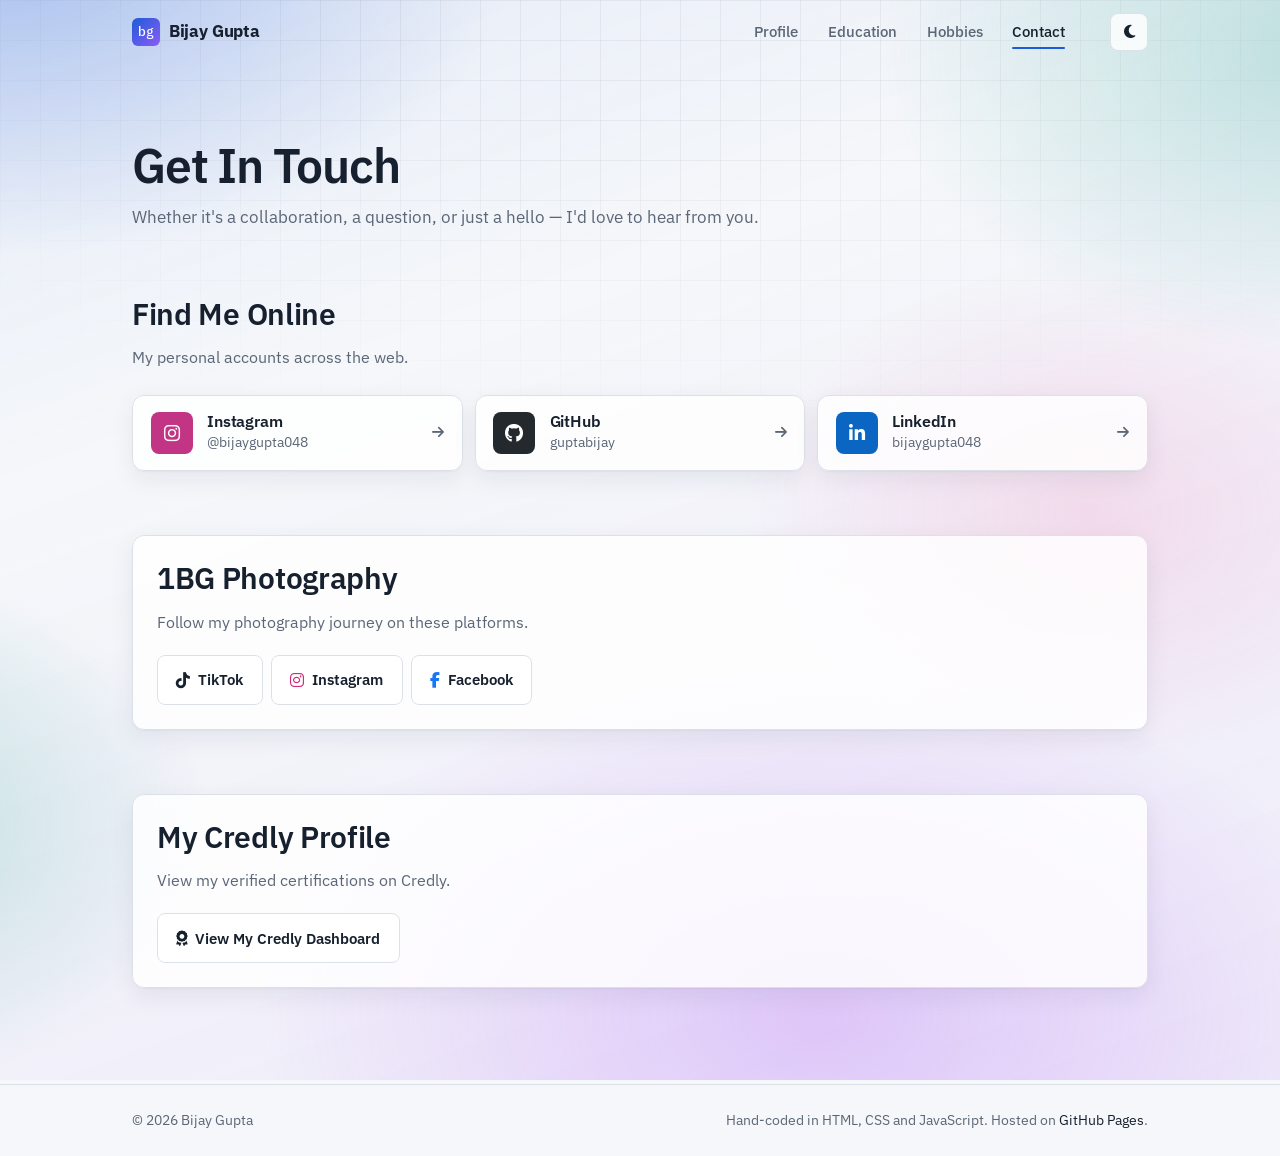
==== commit 3c3980ca: "Menu hover effect added to the website." ====
--- a/contact.html
+++ b/contact.html
@@ -16,17 +16,16 @@
             <a href="index.html" class="logo"><span class="logo-mark">bg</span>Bijay Gupta</a>
             <nav class="nav-links" id="nav-links" aria-label="Main">
                 <ul>
-                    <li><a href="index.html"><i class="fas fa-user nav-ico"></i><span>Profile</span></a></li>
-                    <li><a href="education.html"><i class="fas fa-graduation-cap nav-ico"></i><span>Education</span></a></li>
-                    <li><a href="hobbies.html"><i class="fas fa-camera nav-ico"></i><span>Hobbies</span></a></li>
-                    <li><a href="contact.html" class="active" aria-current="page"><i class="fas fa-envelope nav-ico"></i><span>Contact</span></a></li>
+                    <li><a href="index.html">Profile</a></li>
+                    <li><a href="education.html">Education</a></li>
+                    <li><a href="hobbies.html">Hobbies</a></li>
+                    <li><a href="contact.html" class="active" aria-current="page">Contact</a></li>
                 </ul>
                 <div class="nav-social">
-                    <p class="nav-social-label">Find me on</p>
                     <div class="nav-social-row">
-                        <a href="https://github.com/guptabijay" target="_blank" rel="noopener" class="nav-soc gh" aria-label="GitHub"><i class="fab fa-github"></i><span>GitHub</span></a>
-                        <a href="https://www.linkedin.com/in/bijaygupta048/" target="_blank" rel="noopener" class="nav-soc li" aria-label="LinkedIn"><i class="fab fa-linkedin-in"></i><span>LinkedIn</span></a>
-                        <a href="https://instagram.com/bijaygupta048/" target="_blank" rel="noopener" class="nav-soc ig" aria-label="Instagram"><i class="fab fa-instagram"></i><span>Instagram</span></a>
+                        <a href="https://github.com/guptabijay" target="_blank" rel="noopener" class="nav-soc gh" aria-label="GitHub"><i class="fab fa-github"></i></a>
+                        <a href="https://www.linkedin.com/in/bijaygupta048/" target="_blank" rel="noopener" class="nav-soc li" aria-label="LinkedIn"><i class="fab fa-linkedin-in"></i></a>
+                        <a href="https://instagram.com/bijaygupta048/" target="_blank" rel="noopener" class="nav-soc ig" aria-label="Instagram"><i class="fab fa-instagram"></i></a>
                     </div>
                 </div>
             </nav>
--- a/style.css
+++ b/style.css
@@ -952,107 +952,87 @@
 }
 
 /* ═════════════════════════════════════════════
-   Floating mobile menu
+   Floating mobile menu — small card on the right
 ═════════════════════════════════════════════ */
-.nav-ico, .nav-social { display: none; }
-
-/* Hamburger morphs into an X */
+.nav-social { display: none; }
+
 .menu-btn i { transition: transform .35s var(--ease); }
 .site-header.open .menu-btn { background: var(--accent); color: var(--accent-ink); border-color: var(--accent); }
 .site-header.open .menu-btn i { transform: rotate(90deg); }
 .site-header.open .menu-btn i::before { content: "\f00d"; }
 
-.nav-scrim {
-    position: fixed; inset: 0; z-index: 999;
-    background: rgba(8, 14, 24, .28);
-    backdrop-filter: blur(3px); -webkit-backdrop-filter: blur(3px);
-    opacity: 0; pointer-events: none;
-    transition: opacity .3s ease;
-}
-.nav-scrim.show { opacity: 1; pointer-events: auto; }
+/* invisible layer that closes the menu when you tap outside it */
+.nav-scrim { position: fixed; inset: 0; z-index: 999; display: none; background: transparent; }
+.nav-scrim.show { display: block; }
 
 @media (max-width: 720px) {
     .site-header.open { box-shadow: none; }
     .nav-links {
         display: block;
-        position: absolute; top: calc(100% + 10px); right: var(--gutter); left: auto;
-        width: min(270px, calc(100vw - 2 * var(--gutter)));
-        padding: .5rem;
+        position: absolute; top: calc(100% + 8px); right: var(--gutter); left: auto; bottom: auto;
+        width: 196px; height: auto; max-height: none;
+        padding: .45rem;
         background: var(--surface-solid);
         border: 1px solid var(--line);
-        border-radius: 18px;
-        box-shadow: 0 2px 6px rgba(10, 20, 35, .08), 0 24px 60px rgba(10, 20, 35, .22);
+        border-radius: 16px;
+        box-shadow: 0 4px 10px rgba(10, 20, 35, .10), 0 18px 40px rgba(10, 20, 35, .22);
         transform-origin: top right;
         opacity: 0; visibility: hidden; pointer-events: none;
-        transform: translateY(-10px) scale(.92);
-        transition: opacity .22s ease, transform .35s cubic-bezier(.2, 1.2, .4, 1), visibility 0s linear .35s;
+        transform: translateY(-6px) scale(.9);
+        transition: opacity .2s ease, transform .3s cubic-bezier(.2, 1.2, .4, 1), visibility 0s linear .3s;
     }
-    /* little pointer towards the menu button */
     .nav-links::before {
-        content: ''; position: absolute; top: -7px; right: 15px;
-        width: 12px; height: 12px; transform: rotate(45deg);
+        content: ''; position: absolute; top: -6px; right: 14px;
+        width: 11px; height: 11px; transform: rotate(45deg);
         background: var(--surface-solid);
         border-left: 1px solid var(--line); border-top: 1px solid var(--line);
         border-top-left-radius: 3px;
     }
     .site-header.open .nav-links {
         display: block;
-        opacity: 1; visibility: visible; pointer-events: auto;
-        transform: none;
-        transition: opacity .22s ease, transform .4s cubic-bezier(.2, 1.3, .4, 1), visibility 0s;
+        opacity: 1; visibility: visible; pointer-events: auto; transform: none;
+        transition: opacity .2s ease, transform .35s cubic-bezier(.2, 1.3, .4, 1), visibility 0s;
     }
     .nav-links ul { flex-direction: column; gap: 2px; }
     .nav-links a {
-        display: flex; align-items: center; gap: .8rem;
-        padding: .7rem .75rem; border-radius: 12px;
-        font-size: 1rem; color: var(--ink);
+        display: flex; align-items: center; justify-content: space-between;
+        padding: .6rem .8rem; border-radius: 10px;
+        font-size: .98rem; font-weight: 500; color: var(--ink);
     }
     .nav-links a::after { display: none; }
-    .nav-ico {
-        display: grid; place-items: center;
-        width: 32px; height: 32px; border-radius: 9px;
-        background: var(--accent-soft); color: var(--accent);
-        font-size: .85rem;
-        transition: background-color .2s ease, color .2s ease, transform .3s var(--ease);
-    }
     .nav-links a:hover, .nav-links a:focus-visible { background: var(--accent-soft); }
-    .nav-links a:hover .nav-ico { transform: scale(1.08); }
-    .nav-links a.active { background: var(--accent-soft); color: var(--accent); }
-    .nav-links a.active .nav-ico { background: var(--accent); color: var(--accent-ink); }
+    .nav-links a.active { background: var(--accent-soft); color: var(--accent); font-weight: 600; }
     .nav-links a.active::before {
-        content: ''; order: 3; margin-left: auto;
+        content: ''; order: 2;
         width: 6px; height: 6px; border-radius: 50%; background: var(--accent);
     }
 
-    /* links drop in one after another */
-    .nav-links li, .nav-social { opacity: 0; transform: translateX(10px); transition: opacity .25s ease, transform .35s var(--ease); }
-    .site-header.open .nav-links li, .site-header.open .nav-social { opacity: 1; transform: none; }
-    .site-header.open .nav-links li:nth-child(1) { transition-delay: .05s; }
-    .site-header.open .nav-links li:nth-child(2) { transition-delay: .09s; }
-    .site-header.open .nav-links li:nth-child(3) { transition-delay: .13s; }
-    .site-header.open .nav-links li:nth-child(4) { transition-delay: .17s; }
-    .site-header.open .nav-social { transition-delay: .22s; }
-
-    /* social links inside the menu */
+    .nav-links li, .nav-links .nav-social { opacity: 0; transform: translateY(-4px); transition: opacity .2s ease, transform .3s var(--ease); }
+    .site-header.open .nav-links li, .site-header.open .nav-links .nav-social { opacity: 1; transform: none; }
+    .site-header.open .nav-links li:nth-child(1) { transition-delay: .04s; }
+    .site-header.open .nav-links li:nth-child(2) { transition-delay: .08s; }
+    .site-header.open .nav-links li:nth-child(3) { transition-delay: .12s; }
+    .site-header.open .nav-links li:nth-child(4) { transition-delay: .16s; }
+    .site-header.open .nav-links .nav-social { transition-delay: .2s; }
+
     .nav-links .nav-social {
         display: block;
-        margin-top: .4rem; padding: .75rem .5rem .35rem;
+        margin-top: .35rem; padding: .55rem .35rem .2rem;
         border-top: 1px solid var(--line);
     }
-    .nav-links .nav-social-label { font-size: .8rem; color: var(--muted); margin: 0 0 .5rem .25rem; }
-    .nav-links .nav-social-row { display: grid; grid-template-columns: repeat(3, 1fr); gap: .4rem; }
+    .nav-links .nav-social-row { display: flex; justify-content: space-between; gap: .4rem; }
     .nav-links .nav-soc {
-        display: flex; flex-direction: column; align-items: center; gap: .3rem;
-        padding: .6rem .25rem; border-radius: 12px;
+        flex: 1; display: grid; place-items: center;
+        height: 40px; padding: 0; border-radius: 10px;
         border: 1px solid var(--line); background: transparent;
-        font-size: .75rem; font-weight: 500; color: var(--muted);
-        transition: background-color .2s ease, color .2s ease, border-color .2s ease, transform .25s var(--ease);
+        transition: background-color .2s ease, border-color .2s ease, transform .25s var(--ease);
     }
-    .nav-links .nav-soc i { font-size: 1.15rem; transition: color .2s ease; }
+    .nav-links .nav-soc i { font-size: 1.1rem; transition: color .2s ease; }
     .nav-links .nav-soc.gh i { color: var(--ink); }
     .nav-links .nav-soc.li i { color: #0a66c2; }
     .nav-links .nav-soc.ig i { color: #d62976; }
-    .nav-links .nav-soc:hover, .nav-links .nav-soc:active { transform: translateY(-2px); color: #fff; }
+    [data-theme="dark"] .nav-links .nav-soc.li i { color: #4d9fec; }
+    .nav-links .nav-soc:hover, .nav-links .nav-soc:active { transform: translateY(-2px); }
     .nav-links .nav-soc:hover i, .nav-links .nav-soc:active i { color: #fff; }
     .nav-links .nav-soc.gh:hover, .nav-links .nav-soc.gh:active { background: #24292e; border-color: #24292e; }
     .nav-links .nav-soc.li:hover, .nav-links .nav-soc.li:active { background: #0a66c2; border-color: #0a66c2; }
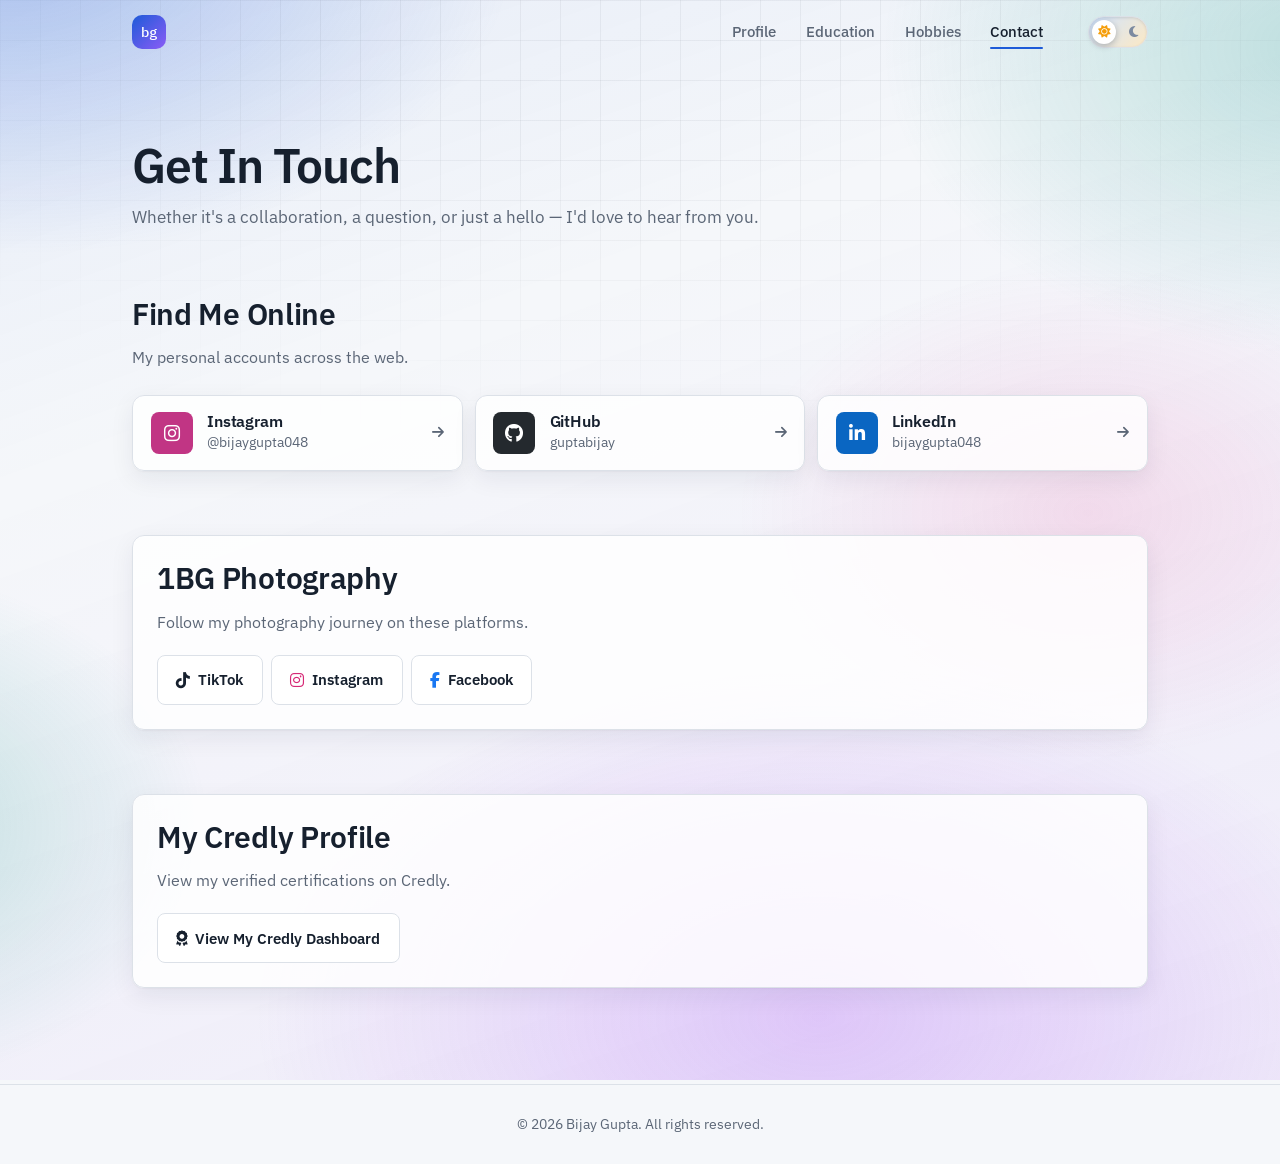
==== commit cd9938cc: "floating navigation bar" ====
--- a/contact.html
+++ b/contact.html
@@ -4,7 +4,7 @@
     <meta charset="UTF-8">
     <meta name="viewport" content="width=device-width, initial-scale=1.0">
     <title>Contact — Bijay Gupta</title>
-    <link rel="stylesheet" href="style.css">
+    <link rel="stylesheet" href="style.css?v=10">
     <link rel="stylesheet" href="https://cdnjs.cloudflare.com/ajax/libs/font-awesome/6.4.0/css/all.min.css">
     <meta name="theme-color" content="#f5f7fa">
     <script>document.documentElement.classList.add('js');try{var t=localStorage.getItem('theme');if(t==='dark'||(!t&&matchMedia('(prefers-color-scheme: dark)').matches))document.documentElement.setAttribute('data-theme','dark')}catch(e){}</script>
@@ -13,7 +13,7 @@
 
     <header class="site-header">
         <div class="header-inner">
-            <a href="index.html" class="logo"><span class="logo-mark">bg</span>Bijay Gupta</a>
+            <a href="index.html" class="logo" aria-label="Bijay Gupta, home"><span class="logo-mark">bg</span></a>
             <nav class="nav-links" id="nav-links" aria-label="Main">
                 <ul>
                     <li><a href="index.html">Profile</a></li>
@@ -30,7 +30,9 @@
                 </div>
             </nav>
             <div class="header-actions">
-                <button id="theme-toggle" class="icon-btn" type="button" aria-label="Switch theme"><i class="fas fa-moon"></i></button>
+                <button id="theme-toggle" class="theme-switch" type="button" role="switch" aria-checked="false" aria-label="Dark mode">
+                    <span class="ts-track"><i class="fas fa-sun ts-sun"></i><i class="fas fa-moon ts-moon"></i><span class="ts-knob"></span></span>
+                </button>
                 <button id="menu-btn" class="icon-btn menu-btn" type="button" aria-label="Menu" aria-controls="nav-links" aria-expanded="false"><i class="fas fa-bars"></i></button>
             </div>
         </div>
@@ -116,11 +118,10 @@
 
     <footer>
         <div class="footer-inner">
-            <p>&copy; 2026 Bijay Gupta</p>
-            <p>Hand-coded in HTML, CSS and JavaScript. Hosted on <a href="https://github.com/guptabijay/guptabijay.github.io" target="_blank" rel="noopener">GitHub Pages</a>.</p>
+            <p>&copy; 2026 Bijay Gupta. All rights reserved.</p>
         </div>
     </footer>
 
-    <script src="script.js"></script>
+    <script src="script.js?v=10"></script>
 </body>
 </html>
--- a/style.css
+++ b/style.css
@@ -961,9 +961,17 @@
 .site-header.open .menu-btn i { transform: rotate(90deg); }
 .site-header.open .menu-btn i::before { content: "\f00d"; }
 
-/* invisible layer that closes the menu when you tap outside it */
-.nav-scrim { position: fixed; inset: 0; z-index: 999; display: none; background: transparent; }
-.nav-scrim.show { display: block; }
+/* blurred layer behind the menu — tap it to close */
+.nav-scrim {
+    position: fixed; inset: 0; z-index: 999;
+    background: rgba(10, 16, 26, .28);
+    backdrop-filter: blur(10px) saturate(120%); -webkit-backdrop-filter: blur(10px) saturate(120%);
+    opacity: 0; visibility: hidden;
+    transition: opacity .3s ease, visibility 0s linear .3s;
+}
+.nav-scrim.show { opacity: 1; visibility: visible; transition: opacity .3s ease, visibility 0s; }
+[data-theme="dark"] .nav-scrim { background: rgba(0, 0, 0, .45); }
+body.menu-open { overflow: hidden; }
 
 @media (max-width: 720px) {
     .site-header.open { box-shadow: none; }
@@ -975,7 +983,7 @@
         background: var(--surface-solid);
         border: 1px solid var(--line);
         border-radius: 16px;
-        box-shadow: 0 4px 10px rgba(10, 20, 35, .10), 0 18px 40px rgba(10, 20, 35, .22);
+        box-shadow: 0 6px 14px rgba(10, 20, 35, .14), 0 24px 60px rgba(10, 20, 35, .35);
         transform-origin: top right;
         opacity: 0; visibility: hidden; pointer-events: none;
         transform: translateY(-6px) scale(.9);
@@ -1020,25 +1028,212 @@
         margin-top: .35rem; padding: .55rem .35rem .2rem;
         border-top: 1px solid var(--line);
     }
-    .nav-links .nav-social-row { display: flex; justify-content: space-between; gap: .4rem; }
+    .nav-links .nav-social-row { display: flex; justify-content: center; gap: .6rem; }
     .nav-links .nav-soc {
-        flex: 1; display: grid; place-items: center;
-        height: 40px; padding: 0; border-radius: 10px;
-        border: 1px solid var(--line); background: transparent;
-        transition: background-color .2s ease, border-color .2s ease, transform .25s var(--ease);
-    }
-    .nav-links .nav-soc i { font-size: 1.1rem; transition: color .2s ease; }
+        flex: 0 0 auto; width: 40px; height: 40px;
+        display: flex; align-items: center; justify-content: center;
+        padding: 0; border: 0; border-radius: 50%; background: transparent;
+        transition: transform .25s var(--ease);
+    }
+    .nav-links .nav-soc:hover, .nav-links .nav-soc:focus-visible, .nav-links .nav-soc:active { background: transparent; transform: translateY(-2px) scale(1.12); }
+    .nav-links .nav-soc i {
+        font-size: 1.35rem;
+        filter: drop-shadow(0 3px 5px rgba(10, 20, 35, .28));
+    }
+    [data-theme="dark"] .nav-links .nav-soc i { filter: drop-shadow(0 3px 6px rgba(0, 0, 0, .6)); }
     .nav-links .nav-soc.gh i { color: var(--ink); }
     .nav-links .nav-soc.li i { color: #0a66c2; }
     .nav-links .nav-soc.ig i { color: #d62976; }
     [data-theme="dark"] .nav-links .nav-soc.li i { color: #4d9fec; }
-    .nav-links .nav-soc:hover, .nav-links .nav-soc:active { transform: translateY(-2px); }
-    .nav-links .nav-soc:hover i, .nav-links .nav-soc:active i { color: #fff; }
-    .nav-links .nav-soc.gh:hover, .nav-links .nav-soc.gh:active { background: #24292e; border-color: #24292e; }
-    .nav-links .nav-soc.li:hover, .nav-links .nav-soc.li:active { background: #0a66c2; border-color: #0a66c2; }
-    .nav-links .nav-soc.ig:hover, .nav-links .nav-soc.ig:active { background: linear-gradient(45deg, #fa7e1e, #d62976 55%, #962fbf); border-color: #d62976; }
 }
 
 @media (prefers-reduced-motion: reduce) {
     .nav-links, .nav-links li, .nav-social { transition: none !important; }
 }
+
+/* ═════════════════════════════════════════════
+   Layer 3 — header without name, theme switch,
+   folding phone nav, hero tweaks, photo zoom
+═════════════════════════════════════════════ */
+.logo { margin-right: auto; }
+.logo-mark { width: 34px; height: 34px; border-radius: 10px; font-size: .9rem; }
+
+/* Sun / moon switch */
+.theme-switch { border: 0; background: none; padding: 0; cursor: pointer; border-radius: 999px; }
+.ts-track {
+    position: relative; display: flex; align-items: center; justify-content: space-between;
+    width: 60px; height: 32px; padding: 0 9px; border-radius: 999px;
+    background: linear-gradient(135deg, #cfe3ff, #fde9c4);
+    border: 1px solid var(--line);
+    box-shadow: inset 0 1px 3px rgba(10, 20, 35, .12);
+    transition: background .4s ease;
+}
+.ts-track i { position: relative; z-index: 1; font-size: .78rem; transition: color .3s ease, transform .4s var(--ease); }
+.ts-sun { color: #f59e0b; }
+.ts-moon { color: #7c8aa0; }
+.ts-knob {
+    position: absolute; top: 3px; left: 3px; width: 24px; height: 24px; border-radius: 50%;
+    background: #fff; box-shadow: 0 2px 6px rgba(10, 20, 35, .25);
+    transition: transform .45s cubic-bezier(.3, 1.4, .5, 1), background-color .3s ease;
+}
+.theme-switch[aria-checked="true"] .ts-track { background: linear-gradient(135deg, #1b2440, #312a5c); }
+.theme-switch[aria-checked="true"] .ts-knob { transform: translateX(28px); background: #0e141b; }
+.theme-switch[aria-checked="true"] .ts-sun { color: #6b7280; }
+.theme-switch[aria-checked="true"] .ts-moon { color: #c4b5fd; transform: rotate(-20deg); }
+.theme-switch:hover .ts-knob { box-shadow: 0 2px 10px rgba(29, 91, 216, .35); }
+.theme-mini { display: none; }
+
+/* Hero: name, location, photo button */
+.hero-name { font-size: clamp(2.8rem, 7vw, 4.4rem); margin-bottom: .35rem; }
+.hero-location {
+    display: flex; align-items: center; gap: .45rem;
+    font-size: 1.02rem; font-weight: 500; color: var(--muted);
+    margin-bottom: 1.4rem;
+}
+.hero-location i { color: var(--accent); }
+button.profile-ring {
+    display: block; width: 100%; font: inherit; color: inherit;
+    cursor: zoom-in; -webkit-tap-highlight-color: transparent;
+}
+.profile-ring.lifted { opacity: 0; }
+.hero-right:active .profile-ring { transform: scale(.98); }
+
+/* Social icons show their colours before you touch them */
+.social-pill[aria-label="GitHub"] { color: var(--ink); }
+.social-pill[aria-label="LinkedIn"] { color: #0a66c2; }
+.social-pill[aria-label="Instagram"] { color: #d62976; }
+[data-theme="dark"] .social-pill[aria-label="LinkedIn"] { color: #4d9fec; }
+.social-pill:hover, .social-pill:active { color: #fff; }
+.social-pill:hover i, .social-pill:active i { transform: scale(1.1); }
+.social-pill i { transition: transform .25s var(--ease); }
+
+/* Photo zoom overlay */
+.photo-zoom {
+    position: fixed; inset: 0; z-index: 3000;
+    background: rgba(10, 16, 26, .32);
+    backdrop-filter: blur(14px) saturate(120%); -webkit-backdrop-filter: blur(14px) saturate(120%);
+    opacity: 0; visibility: hidden; cursor: zoom-out;
+    transition: opacity .35s ease, visibility 0s linear .35s;
+}
+.photo-zoom.show { opacity: 1; visibility: visible; transition: opacity .35s ease, visibility 0s; }
+.photo-zoom.closing { opacity: 0; }
+.photo-zoom img {
+    position: fixed; object-fit: cover; border-radius: 20px;
+    border: 4px solid var(--surface-solid);
+    box-shadow: 0 30px 80px rgba(0, 0, 0, .45);
+    transform-origin: top left;
+}
+[data-theme="dark"] .photo-zoom { background: rgba(0, 0, 0, .5); }
+
+/* Professional footer */
+.footer-inner { justify-content: center; text-align: center; padding: 1.75rem var(--gutter); }
+.footer-inner p { font-size: .875rem; color: var(--muted); max-width: none; }
+
+/* ── Phones ── */
+@media (max-width: 720px) {
+    .header-inner { gap: .4rem; padding: 0 14px; }
+    .logo-mark { width: 30px; height: 30px; font-size: .8rem; border-radius: 9px; }
+    .ts-track { width: 50px; height: 28px; padding: 0 7px; }
+    .ts-track i { font-size: .68rem; }
+    .ts-knob { width: 20px; height: 20px; }
+    .theme-switch[aria-checked="true"] .ts-knob { transform: translateX(22px); }
+
+    /* At the top of the page: links sit in the bar */
+    .site-header:not(.compact) .nav-links {
+        position: static; display: flex; flex: 1; justify-content: center;
+        width: auto; padding: 0; margin: 0;
+        background: none; border: 0; border-radius: 0; box-shadow: none;
+        opacity: 1; visibility: visible; pointer-events: auto; transform: none;
+        transition: opacity .3s ease;
+    }
+    .site-header:not(.compact) .nav-links::before { display: none; }
+    .site-header:not(.compact) .nav-links ul { flex-direction: row; gap: 0; }
+    .site-header:not(.compact) .nav-links li { opacity: 1; transform: none; }
+    .site-header:not(.compact) .nav-links a {
+        display: block; padding: .4rem .38rem; border-radius: 8px;
+        font-size: .8rem; font-weight: 500; color: var(--muted); background: none;
+    }
+    .site-header:not(.compact) .nav-links a.active { color: var(--ink); font-weight: 600; background: none; }
+    .site-header:not(.compact) .nav-links a.active::before { display: none; }
+    .site-header:not(.compact) .nav-links a::after {
+        display: block; left: .38rem; right: .38rem; bottom: .1rem;
+    }
+    .site-header:not(.compact) .nav-links .nav-social { display: none; }
+    .site-header:not(.compact) .menu-btn { display: none; }
+
+    /* Scrolled down: the bar folds away into a floating menu button */
+    .logo, .theme-switch { transition: opacity .3s ease, transform .45s var(--ease); }
+    .site-header.compact,
+    .site-header.compact.open,
+    .site-header.compact.scrolled {
+        background: transparent; border-bottom-color: transparent; box-shadow: none;
+        backdrop-filter: none; -webkit-backdrop-filter: none;
+        pointer-events: none;
+    }
+    .site-header.compact .logo,
+    .site-header.compact .theme-switch {
+        opacity: 0; transform: translateX(30px) scale(.6); pointer-events: none;
+    }
+    .site-header.compact .menu-btn {
+        display: grid; position: fixed; top: 12px; right: 14px;
+        width: 46px; height: 46px; border-radius: 14px;
+        background: var(--surface-solid); border: 1px solid var(--line);
+        box-shadow: 0 6px 18px rgba(10, 20, 35, .18);
+        font-size: 1.05rem; pointer-events: auto;
+        animation: menuPop .45s cubic-bezier(.2, 1.4, .4, 1) both;
+    }
+    .site-header.compact.open .menu-btn { background: var(--accent); color: var(--accent-ink); border-color: var(--accent); }
+    .site-header.compact .nav-links { right: 14px; top: 66px; pointer-events: none; }
+    .site-header.compact.open .nav-links { pointer-events: auto; }
+    .site-header.compact .theme-mini { display: flex; }
+    @keyframes menuPop {
+        from { opacity: 0; transform: translateX(-60px) scale(.4) rotate(-90deg); }
+        to   { opacity: 1; transform: none; }
+    }
+
+    /* Hero: photo beside a big name + location */
+    .hero-section {
+        grid-template-columns: 118px minmax(0, 1fr);
+        grid-template-areas:
+            "photo name"
+            "photo loc"
+            "bio   bio"
+            "act   act"
+            "soc   soc"
+            "term  term";
+        column-gap: 1.1rem; row-gap: 0; align-items: center;
+    }
+    .hero-left { display: contents; }
+    .hero-right { grid-area: photo; order: 0; display: block; }
+    .profile-ring { width: 118px; aspect-ratio: 4 / 5; }
+    .hero-name { grid-area: name; align-self: end; font-size: clamp(2.1rem, 10vw, 2.7rem); margin: 0 0 .3rem; line-height: 1; }
+    .hero-location { grid-area: loc; align-self: start; margin: 0; font-size: .92rem; }
+    .hero-bio { grid-area: bio; margin: 1.5rem 0 1.4rem; }
+    .hero-actions { grid-area: act; }
+    .hero-socials { grid-area: soc; }
+    .terminal { grid-area: term; margin-top: 2rem; }
+}
+
+@media (max-width: 340px) {
+    .site-header:not(.compact) .logo { display: none; }
+}
+
+@media (prefers-reduced-motion: reduce) {
+    .site-header.compact .menu-btn { animation: none; }
+}
+@media (max-width: 380px) {
+    .site-header:not(.compact) .nav-links a { padding: .4rem .3rem; font-size: .78rem; }
+    .site-header:not(.compact) .nav-links a::after { left: .3rem; right: .3rem; }
+}
+
+/* Theme switch stays on screen after scrolling, beside the menu button */
+@media (max-width: 720px) {
+    .site-header.compact .theme-switch {
+        position: fixed; top: 20px; right: 70px;
+        opacity: 1; transform: none; pointer-events: auto;
+        border-radius: 999px;
+        box-shadow: 0 6px 18px rgba(10, 20, 35, .18);
+        animation: menuPop .45s cubic-bezier(.2, 1.4, .4, 1) both;
+    }
+    .site-header.compact .theme-switch .ts-track { height: 30px; }
+}
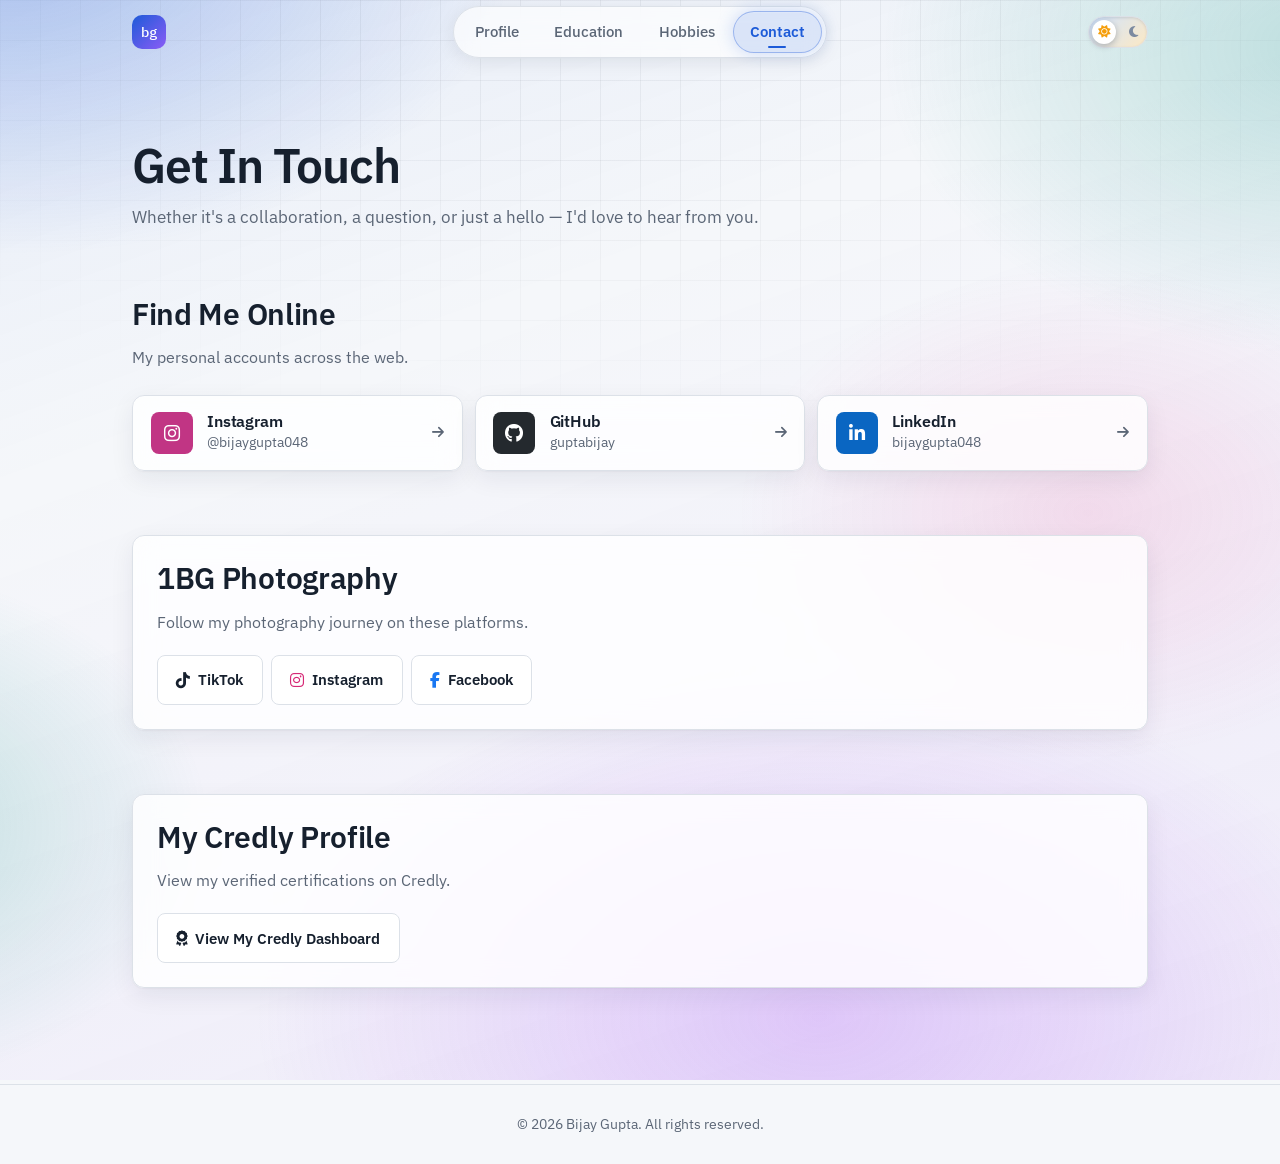
==== commit 2427c941: "Refine 1BG logo, centre nav, tone down cursor glow" ====
--- a/contact.html
+++ b/contact.html
@@ -3,8 +3,8 @@
 <head>
     <meta charset="UTF-8">
     <meta name="viewport" content="width=device-width, initial-scale=1.0">
-    <title>Contact — Bijay Gupta</title>
-    <link rel="stylesheet" href="style.css?v=10">
+    <title>Contact | Bijay Gupta</title>
+    <link rel="stylesheet" href="style.css?v=15">
     <link rel="stylesheet" href="https://cdnjs.cloudflare.com/ajax/libs/font-awesome/6.4.0/css/all.min.css">
     <meta name="theme-color" content="#f5f7fa">
     <script>document.documentElement.classList.add('js');try{var t=localStorage.getItem('theme');if(t==='dark'||(!t&&matchMedia('(prefers-color-scheme: dark)').matches))document.documentElement.setAttribute('data-theme','dark')}catch(e){}</script>
@@ -122,6 +122,6 @@
         </div>
     </footer>
 
-    <script src="script.js?v=10"></script>
+    <script src="script.js?v=15"></script>
 </body>
 </html>
--- a/style.css
+++ b/style.css
@@ -1237,3 +1237,308 @@
     }
     .site-header.compact .theme-switch .ts-track { height: 30px; }
 }
+
+/* ═════════════════════════════════════════════
+   Layer 4 — pill nav with sliding highlight,
+   cursor-lit background grid
+═════════════════════════════════════════════ */
+.nav-links ul {
+    position: relative; align-items: center; gap: .1rem;
+    padding: .3rem;
+    border: 1px solid var(--line);
+    border-radius: 999px;
+    background: color-mix(in srgb, var(--surface-solid) 65%, transparent);
+    backdrop-filter: blur(10px); -webkit-backdrop-filter: blur(10px);
+    box-shadow: 0 4px 18px rgba(10, 20, 35, .08), inset 0 1px 0 rgba(255, 255, 255, .06);
+}
+.nav-links li { position: relative; z-index: 1; }
+.nav-links a {
+    border-radius: 999px; padding: .5rem 1.05rem;
+    color: var(--muted); background: transparent;
+    transition: color .25s ease;
+}
+.nav-links a:hover { color: var(--ink); background: transparent; }
+.nav-links a.active { color: var(--accent); font-weight: 600; background: transparent; }
+/* small bar under the active link */
+.nav-links a::after {
+    left: 50%; right: auto; bottom: .28rem;
+    width: 18px; height: 2px; margin-left: -9px; border-radius: 2px;
+    background: var(--accent);
+    transform: scaleX(0); transform-origin: center;
+    transition: transform .3s var(--ease);
+}
+.nav-links a:hover::after { transform: scaleX(0); }
+.nav-links a.active::after { transform: scaleX(1); }
+
+/* the glowing pill that slides to whichever link you point at */
+.nav-pill {
+    position: absolute; z-index: 0; top: .3rem; bottom: .3rem; left: 0;
+    width: 0; border-radius: 999px;
+    background: color-mix(in srgb, var(--accent) 14%, transparent);
+    border: 1px solid color-mix(in srgb, var(--accent) 35%, transparent);
+    box-shadow: 0 0 18px color-mix(in srgb, var(--accent) 22%, transparent),
+                inset 0 1px 0 rgba(255, 255, 255, .08);
+    opacity: 0;
+    transition: transform .4s cubic-bezier(.3, 1.2, .5, 1), width .4s cubic-bezier(.3, 1.2, .5, 1), opacity .25s ease;
+    pointer-events: none;
+}
+.nav-pill.ready { opacity: 1; }
+.nav-pill.no-anim { transition: opacity .25s ease; }
+/* without JS the active link still gets a pill */
+html:not(.js) .nav-links a.active { background: color-mix(in srgb, var(--accent) 14%, transparent); }
+
+/* Phones: compact pill bar at the top, plain list inside the pop-up menu */
+@media (max-width: 720px) {
+    .site-header:not(.compact) .nav-links ul { gap: 0; padding: .2rem; }
+    .site-header:not(.compact) .nav-links a { padding: .42rem .55rem; }
+    .site-header:not(.compact) .nav-links a::after { left: 50%; right: auto; bottom: .18rem; width: 14px; margin-left: -7px; }
+    .nav-pill { top: .2rem; bottom: .2rem; }
+    .site-header.compact .nav-links ul {
+        padding: 0; border: 0; border-radius: 0; background: none; box-shadow: none;
+        backdrop-filter: none; -webkit-backdrop-filter: none;
+    }
+    .site-header.compact .nav-pill { display: none; }
+    .site-header.compact .nav-links a { padding: .6rem .8rem; border-radius: 10px; }
+    .site-header.compact .nav-links a::after { display: none; }
+    .site-header.compact .nav-links a.active { background: var(--accent-soft); }
+}
+@media (max-width: 380px) {
+    .header-inner { gap: .3rem; padding: 0 10px; }
+    .site-header:not(.compact) .nav-links a { padding: .4rem .36rem; font-size: .75rem; }
+}
+
+/* Background grid lines light up around the pointer */
+.grid-glow {
+    position: fixed; inset: 0; z-index: -1; pointer-events: none;
+    --gx: -999px; --gy: -999px;
+    background-image:
+        linear-gradient(var(--grid-glow-line) 1px, transparent 1px),
+        linear-gradient(90deg, var(--grid-glow-line) 1px, transparent 1px);
+    background-size: 40px 40px;
+    -webkit-mask-image: radial-gradient(220px circle at var(--gx) var(--gy), #000 0%, rgba(0,0,0,.55) 45%, transparent 100%);
+            mask-image: radial-gradient(220px circle at var(--gx) var(--gy), #000 0%, rgba(0,0,0,.55) 45%, transparent 100%);
+    opacity: 0; transition: opacity .4s ease;
+}
+.grid-glow.on { opacity: 1; }
+:root { --grid-glow-line: rgba(29, 91, 216, .4); }
+[data-theme="dark"] { --grid-glow-line: rgba(255, 255, 255, .32); }
+@media (max-width: 720px) { .grid-glow { display: none; } }
+@media (prefers-reduced-motion: reduce) { .nav-pill { transition: none; } }
+
+/* ═════════════════════════════════════════════
+   Layer 5 — macOS-style terminal, school logos
+═════════════════════════════════════════════ */
+.terminal {
+    --mac-bar: linear-gradient(#3a3a3e, #2c2c30);
+    --mac-body: #1c1c1f;
+    --mac-text: #f5f5f7;
+    --mac-dim: #8e8e93;
+    --mac-green: #32d74b;
+    --mac-cyan: #64d2ff;
+    background: var(--mac-body);
+    border: 1px solid #0b0b0d;
+    border-radius: 12px;
+    box-shadow: 0 0 0 1px rgba(255,255,255,.06) inset, 0 22px 60px rgba(0, 0, 0, .35), 0 2px 6px rgba(0,0,0,.2);
+    color: var(--mac-text);
+    transition: transform .45s var(--ease), opacity .35s ease, box-shadow .3s ease;
+}
+.terminal-bar {
+    position: relative; justify-content: center;
+    height: 38px; padding: 0 .9rem;
+    background: var(--mac-bar);
+    border-bottom: 1px solid #0b0b0d;
+    color: #c7c7cc; font-family: var(--font); font-size: .82rem; font-weight: 500;
+}
+.terminal-bar .title { margin: 0; display: inline-flex; align-items: center; gap: .45rem; }
+.terminal-bar .title i { font-size: .72rem; color: var(--mac-dim); }
+.term-shell {
+    position: absolute; right: .9rem;
+    font-family: var(--mono); font-size: .72rem; color: var(--mac-dim);
+    padding: .1rem .45rem; border: 1px solid rgba(255,255,255,.1); border-radius: 5px;
+}
+.terminal-bar span.dot { display: none; }
+
+/* Real traffic-light buttons */
+.traffic { position: absolute; left: .9rem; display: flex; gap: 8px; }
+.tl {
+    width: 12px; height: 12px; padding: 0; border-radius: 50%; cursor: pointer;
+    display: grid; place-items: center;
+    border: .5px solid rgba(0, 0, 0, .25);
+    box-shadow: inset 0 0 0 .5px rgba(255,255,255,.15);
+}
+.tl-close { background: #ff5f57; }
+.tl-min   { background: #febc2e; }
+.tl-max   { background: #28c840; }
+.tl svg { width: 8px; height: 8px; opacity: 0; transition: opacity .12s ease; }
+.tl path { fill: none; stroke: rgba(0, 0, 0, .6); stroke-width: 1.4; stroke-linecap: round; stroke-linejoin: round; }
+.traffic:hover .tl svg, .tl:focus-visible svg { opacity: 1; }
+.tl:active { filter: brightness(.85); }
+
+.terminal-body {
+    color: var(--mac-text);
+}
+.terminal-body .prompt { color: var(--mac-green); font-weight: 500; }
+.terminal-body .path { color: var(--mac-cyan); }
+.terminal-body .key { color: var(--mac-dim); }
+.terminal-body .out { color: var(--mac-text); }
+.terminal-body .term-dim { color: var(--mac-dim); font-size: .92em; }
+.cursor { background: #e5e5ea; }
+
+/* Minimise (yellow): folds the window down to its title bar */
+.terminal-body-wrap { overflow: hidden; }
+.terminal.minimised .terminal-body { max-height: 0; padding-top: 0; padding-bottom: 0; overflow: hidden; }
+.terminal .terminal-body { max-height: 600px; transition: max-height .45s var(--ease), padding .45s var(--ease); }
+.terminal.minimised .terminal-bar { border-bottom-color: transparent; }
+
+/* Close (red): window shrinks away, a small button lets you reopen it */
+.terminal.closing { transform: scale(.85) translateY(10px); opacity: 0; }
+.terminal.opening { animation: termOpen .45s cubic-bezier(.2, 1.2, .4, 1); }
+@keyframes termOpen { from { transform: scale(.85) translateY(10px); opacity: 0; } to { transform: none; opacity: 1; } }
+.term-reopen {
+    grid-column: 1 / -1; justify-self: start;
+    display: inline-flex; align-items: center; gap: .5rem;
+    padding: .6rem 1rem; border-radius: 10px;
+    border: 1px solid var(--line); background: var(--surface-solid); color: var(--ink);
+    font: inherit; font-weight: 600; font-size: .9rem; cursor: pointer;
+    box-shadow: var(--shadow);
+    animation: termOpen .4s cubic-bezier(.2, 1.2, .4, 1);
+    transition: transform .25s var(--ease), border-color .2s ease;
+}
+.term-reopen i { color: var(--mac-green, #32d74b); }
+.term-reopen:hover { transform: translateY(-2px); border-color: var(--accent); }
+.term-reopen[hidden] { display: none; }
+
+/* Zoom (green): opens the terminal larger in the middle of the screen */
+.term-scrim {
+    position: fixed; inset: 0; z-index: 2500;
+    background: rgba(8, 12, 20, .35);
+    backdrop-filter: blur(10px); -webkit-backdrop-filter: blur(10px);
+    opacity: 0; visibility: hidden; transition: opacity .3s ease, visibility 0s linear .3s;
+}
+.term-scrim.show { opacity: 1; visibility: visible; transition: opacity .3s ease, visibility 0s; }
+.terminal.maximised {
+    position: fixed; z-index: 2600;
+    left: 50%; top: 50%; width: min(860px, 92vw);
+    transform: translate(-50%, -50%);
+    font-size: 1.02rem;
+    animation: termZoom .45s cubic-bezier(.2, 1.2, .4, 1);
+}
+.terminal.maximised .terminal-body { padding: 1.4rem 1.5rem 1.6rem; }
+@keyframes termZoom { from { transform: translate(-50%, -50%) scale(.8); opacity: .4; } to { transform: translate(-50%, -50%); opacity: 1; } }
+
+/* School logos in the education timeline */
+.timeline-card.glass-panel { padding-left: 76px; }
+.timeline-logo {
+    width: 54px; height: 54px; padding: 0; overflow: hidden;
+    border-radius: 14px; background: #fff; border: 1px solid var(--line);
+    box-shadow: var(--shadow);
+}
+.timeline-logo img { width: 100%; height: 100%; object-fit: cover; display: block; }
+.timeline-logo.ttc img { transform: scale(1.32); }
+.timeline-card::before { left: 26px; top: 60px; }
+.timeline-card:hover .timeline-logo,
+.timeline-card:hover .timeline-icon.timeline-logo { background: #fff; border-color: var(--accent); transform: rotate(-4deg) scale(1.06); }
+.timeline-card:first-child .timeline-icon.timeline-logo::after { border-radius: 16px; }
+.timeline-card:first-child .timeline-logo { overflow: visible; }
+.timeline-card:first-child .timeline-logo img { border-radius: 13px; }
+
+@media (max-width: 720px) {
+    .term-reopen { grid-area: term; margin-top: 2rem; }
+    .terminal-bar { height: 34px; }
+    .term-shell { display: none; }
+    .terminal.maximised { font-size: .9rem; }
+    .timeline-card.glass-panel { padding-left: 68px; }
+    .timeline-logo { width: 48px; height: 48px; border-radius: 12px; }
+    .timeline-card::before { left: 23px; top: 54px; }
+}
+@media (prefers-reduced-motion: reduce) {
+    .terminal, .terminal .terminal-body { transition: none; }
+    .terminal.maximised, .terminal.opening, .term-reopen { animation: none; }
+}
+
+.terminal[hidden] { display: none; }
+.js .terminal.maximised { animation: termZoom .45s cubic-bezier(.2, 1.2, .4, 1); }
+.js .terminal.opening { animation: termOpen .45s cubic-bezier(.2, 1.2, .4, 1); }
+.js .terminal.closing { animation: none; }
+
+/* ═════════════════════════════════════════════
+   Layer 6 — centred desktop nav, brand logo,
+   smaller grid glow, decorative traffic lights
+═════════════════════════════════════════════ */
+@media (min-width: 721px) {
+    .header-inner { display: grid; grid-template-columns: 1fr auto 1fr; }
+    .logo { justify-self: start; margin-right: 0; }
+    .nav-links { justify-self: center; }
+    .header-actions { justify-self: end; }
+}
+
+/* traffic lights: show the symbols on hover, but do nothing */
+.tl { cursor: default; }
+.tl:active { filter: none; }
+
+/* smaller, tighter glow around the pointer */
+.grid-glow {
+    -webkit-mask-image: radial-gradient(110px circle at var(--gx) var(--gy), #000 0%, rgba(0,0,0,.45) 50%, transparent 100%);
+            mask-image: radial-gradient(110px circle at var(--gx) var(--gy), #000 0%, rgba(0,0,0,.45) 50%, transparent 100%);
+}
+
+/* 1BG Photography logo tile */
+.brand-logo {
+    flex-shrink: 0;
+    display: grid; place-items: center;
+    width: 190px; height: 84px; padding: .6rem .9rem;
+    border-radius: 14px;
+    background: linear-gradient(145deg, #1a2030, #0d1119);
+    border: 1px solid rgba(255, 255, 255, .08);
+    box-shadow: 0 8px 22px rgba(10, 20, 35, .22), inset 0 1px 0 rgba(255, 255, 255, .06);
+    transition: transform .35s var(--ease), box-shadow .35s ease;
+}
+.brand-logo img { width: 100%; height: auto; display: block; }
+.brand-card:hover .brand-logo { transform: translateY(-2px) rotate(-1.5deg); box-shadow: 0 12px 28px rgba(10, 20, 35, .3); }
+@media (max-width: 720px) {
+    .brand-head { flex-direction: column; align-items: flex-start; gap: .8rem; }
+    .brand-logo { width: 170px; height: 74px; }
+}
+
+/* 1BG mark: camera + BG only, in a rounded tile beside the name */
+.brand-logo {
+    width: 104px; height: 64px; padding: .45rem .6rem;
+    border-radius: 18px;
+}
+@media (max-width: 720px) {
+    .brand-head { flex-direction: row; align-items: center; gap: .9rem; }
+    .brand-logo { width: 88px; height: 56px; border-radius: 16px; padding: .4rem .5rem; }
+    .brand-id h2 { font-size: 1.3rem; }
+}
+
+/* ═════════════════════════════════════════════
+   Pointer light, toned down:
+   - grid lines only brighten where the grid is actually visible
+   - behind cards it shows as a soft blurred bloom, not crisp boxes
+═════════════════════════════════════════════ */
+:root { --gx: -999px; --gy: -999px; --grid-glow-line: rgba(29, 91, 216, .22); --bloom: rgba(29, 91, 216, .07); }
+[data-theme="dark"] { --grid-glow-line: rgba(255, 255, 255, .16); --bloom: rgba(255, 255, 255, .05); }
+
+.grid-glow {
+    --gx: inherit; --gy: inherit;
+    -webkit-mask-image:
+        radial-gradient(110px circle at var(--gx) var(--gy), #000 0%, rgba(0,0,0,.4) 50%, transparent 100%),
+        radial-gradient(ellipse 80% 60% at 50% 0%, #000 30%, transparent 85%);
+    -webkit-mask-composite: source-in;
+            mask-image:
+        radial-gradient(110px circle at var(--gx) var(--gy), #000 0%, rgba(0,0,0,.4) 50%, transparent 100%),
+        radial-gradient(ellipse 80% 60% at 50% 0%, #000 30%, transparent 85%);
+            mask-composite: intersect;
+}
+.grid-bloom {
+    position: fixed; inset: 0; z-index: -1; pointer-events: none;
+    background: radial-gradient(150px circle at var(--gx) var(--gy), var(--bloom), transparent 70%);
+    opacity: 0; transition: opacity .4s ease;
+}
+.grid-bloom.on { opacity: 1; }
+
+/* cards blur what's behind them, so the light blooms softly through */
+.glass-panel, .glass, .stack-item, .tag, .social-btn, .slide-info {
+    backdrop-filter: blur(12px) saturate(120%); -webkit-backdrop-filter: blur(12px) saturate(120%);
+}
+@media (max-width: 720px) { .grid-bloom { display: none; } }
